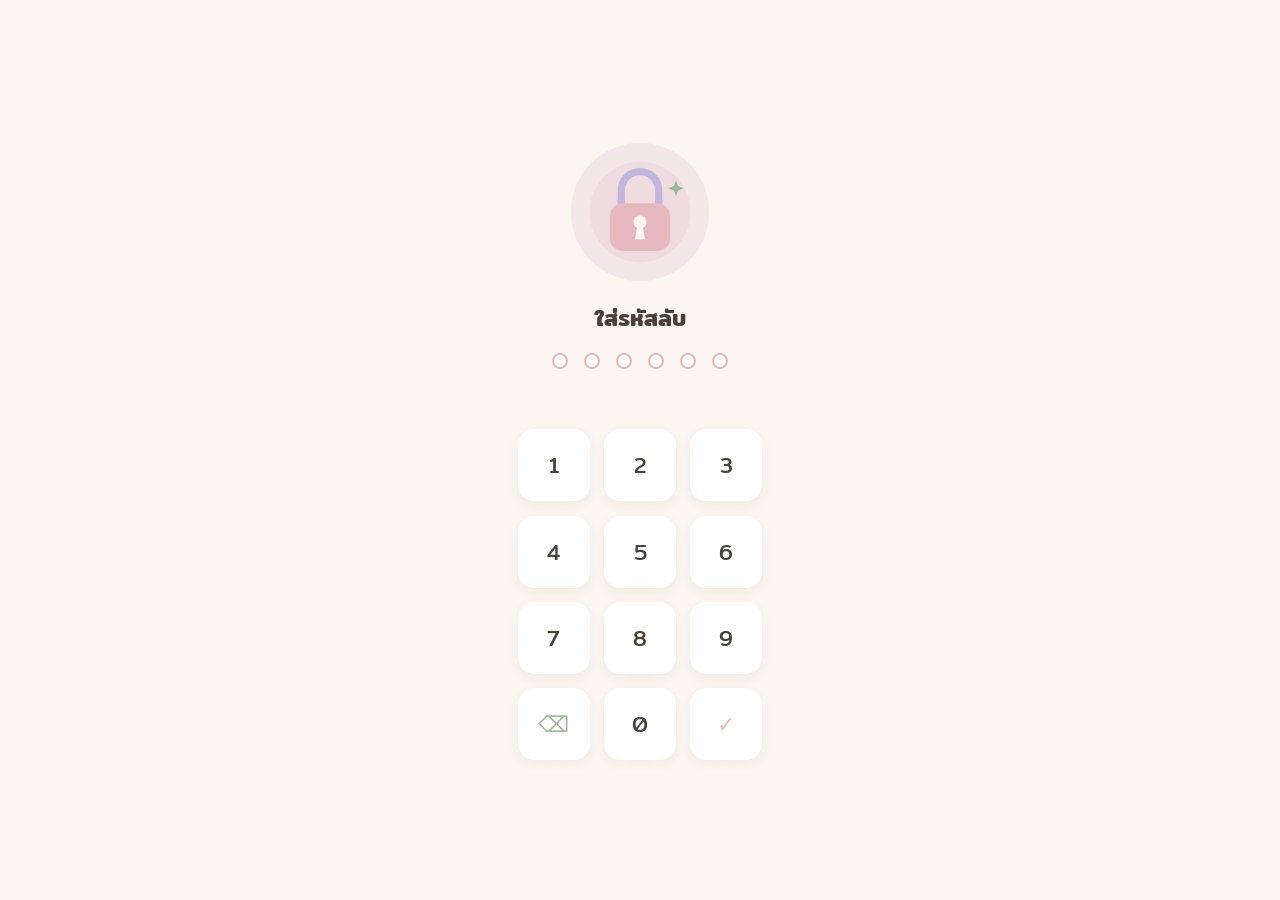
==== index.html @ 6e33d730 "เริ่มใหม่" ====
<!DOCTYPE html>
<html lang="th">
<head>
    <meta charset="UTF-8">
    <meta name="viewport" content="width=device-width, initial-scale=1.0, viewport-fit=cover">
    <title>รหัสลับ — Anniversary</title>
    <link rel="stylesheet" href="css/style.css">
    <link rel="stylesheet" href="css/components.css">
    <link rel="stylesheet" href="css/responsive.css">
</head>
<body data-page="password">
    <!--
        PAGE 1 — SECRET PASSWORD
        Numeric keypad + password dots. Logic lives in js/password.js,
        the password itself is set in PASSWORD_CONFIG at the top of
        that file. On a correct password this hands off to
        Navigation.goToPage('flower', ...).
    -->
    <main class="page">
        <div class="page-content" data-page-content>

            <div class="illustration" data-reveal>
                <img src="assets/icons/lock-illustration.svg" alt="กุญแจน่ารักที่ล็อกอยู่">
            </div>

            <h1 class="page-title" data-reveal data-reveal-delay="80">ใส่รหัสลับ</h1>

            <div class="password-display" data-password-display data-reveal data-reveal-delay="140">
                <span class="password-dot"></span>
                <span class="password-dot"></span>
                <span class="password-dot"></span>
                <span class="password-dot"></span>
                <span class="password-dot"></span>
                <span class="password-dot"></span>
            </div>

            <p class="password-feedback" data-password-feedback role="status" aria-live="polite"></p>

            <div class="keypad" data-keypad data-reveal data-reveal-delay="200">
                <button type="button" class="keypad-key" data-key="1">1</button>
                <button type="button" class="keypad-key" data-key="2">2</button>
                <button type="button" class="keypad-key" data-key="3">3</button>
                <button type="button" class="keypad-key" data-key="4">4</button>
                <button type="button" class="keypad-key" data-key="5">5</button>
                <button type="button" class="keypad-key" data-key="6">6</button>
                <button type="button" class="keypad-key" data-key="7">7</button>
                <button type="button" class="keypad-key" data-key="8">8</button>
                <button type="button" class="keypad-key" data-key="9">9</button>
                <button type="button" class="keypad-key keypad-key--action" data-key="back" aria-label="ลบตัวเลข">⌫</button>
                <button type="button" class="keypad-key" data-key="0">0</button>
                <button type="button" class="keypad-key keypad-key--confirm" data-key="confirm" aria-label="ยืนยันรหัส">✓</button>
            </div>

        </div>
    </main>

    <script src="js/navigation.js"></script>
    <script src="js/animations.js"></script>
    <script src="js/password.js"></script>
    <script src="js/main.js"></script>
</body>
</html>
---- css/style.css ----
/* =========================================================
   style.css
   Global styles: CSS variables (design tokens), typography,
   color system, base element resets.

   This file is the single source of truth for the site's
   look and feel. To change the whole theme, change the
   variables in :root below — avoid hardcoding colors,
   spacing, or radii anywhere else in the project.
   ========================================================= */

@import url('https://fonts.googleapis.com/css2?family=Mitr:wght@400;500;600&family=Sarabun:wght@300;400;500;600&display=swap');

:root {
    /* ---- Color palette ----
       Minimal pastel / cute / clean. Keep this list short
       (4–6 core colors) and reuse them everywhere. */
    --color-bg: #FBF6EF;          /* warm cream page background */
    --color-surface: #FFFFFF;     /* cards, keypad buttons, panels */
    --color-primary: #E7B8BE;     /* dusty pink — primary actions */
    --color-secondary: #9CB89A;   /* sage — secondary accents */
    --color-accent: #C3B6DE;      /* soft lavender — highlights */
    --color-text: #4A4038;        /* warm dark brown-gray — body text */
    --color-muted: #9A8F82;       /* muted text, placeholders, hints */
    --color-error: #C97B7B;       /* soft dusty red — error state only */

    /* ---- Radii ---- */
    --radius-sm: 8px;
    --radius-md: 16px;
    --radius-lg: 28px;
    --radius-round: 50%;

    /* ---- Shadow ---- */
    --shadow-soft: 0 8px 24px rgba(74, 64, 56, 0.10);
    --shadow-softer: 0 4px 12px rgba(74, 64, 56, 0.06);

    /* ---- Transitions ---- */
    --transition-fast: 150ms ease;
    --transition-normal: 300ms ease;
    --transition-slow: 550ms cubic-bezier(0.22, 1, 0.36, 1);

    /* ---- Typography ---- */
    --font-display: 'Mitr', 'Noto Sans Thai', sans-serif;
    --font-body: 'Sarabun', 'Noto Sans Thai', sans-serif;

    /* ---- Spacing scale ---- */
    --space-xs: 8px;
    --space-sm: 16px;
    --space-md: 24px;
    --space-lg: 40px;
    --space-xl: 64px;

    /* ---- Viewport-aware sizes ----
       These scale with the viewport's HEIGHT (not width), so a
       tall stack of elements (illustration + title + dots + a
       4-row keypad) always fits the visible screen without
       producing a vertical scrollbar, on short phones and tall
       screens alike. dvh falls back to vh automatically in any
       browser that doesn't support it. */
    --hero-size: clamp(84px, 16dvh, 150px);
    --keypad-key-size: clamp(46px, 8dvh, 76px);
    --keypad-gap: clamp(8px, 1.6dvh, 16px);
    --stack-gap: clamp(10px, 2.2dvh, 24px);
}

/* ---- Reset ---- */
*,
*::before,
*::after {
    box-sizing: border-box;
    margin: 0;
    padding: 0;
}

html {
    /* Prevents horizontal scroll from any stray wide element */
    overflow-x: hidden;
}

body {
    min-height: 100vh;
    background-color: var(--color-bg);
    color: var(--color-text);
    font-family: var(--font-body);
    font-weight: 400;
    line-height: 1.6;
    font-size: 16px;
    -webkit-font-smoothing: antialiased;
}

img {
    max-width: 100%;
    display: block;
}

button {
    font-family: inherit;
    border: none;
    background: none;
    cursor: pointer;
    color: inherit;
}

a {
    color: inherit;
    text-decoration: none;
}

ul {
    list-style: none;
}

/* ---- Typography base ---- */
h1, h2, h3 {
    font-family: var(--font-display);
    font-weight: 600;
    line-height: 1.35;
}

.page-title {
    font-size: clamp(1.1rem, 4.4dvh, 1.4rem);
}

p {
    max-width: 60ch;
}

/* ---- Visible keyboard focus (accessibility floor) ---- */
:focus-visible {
    outline: 2px solid var(--color-secondary);
    outline-offset: 3px;
    border-radius: var(--radius-sm);
}

/* ---- Respect reduced motion preference ---- */
@media (prefers-reduced-motion: reduce) {
    *, *::before, *::after {
        animation-duration: 0.001ms !important;
        animation-iteration-count: 1 !important;
        transition-duration: 0.001ms !important;
        scroll-behavior: auto !important;
    }
}

/* ---- Shared page shell ----
   Every page centers its content in a single-column column
   that never exceeds a comfortable reading/interaction width. */
.page {
    min-height: 100vh;
    min-height: 100dvh;
    display: flex;
    flex-direction: column;
    align-items: center;
    justify-content: center;
    padding: clamp(16px, 4dvh, 40px) var(--space-sm);
}

.page-content {
    width: 100%;
    max-width: 360px;
    display: flex;
    flex-direction: column;
    align-items: center;
    text-align: center;
    gap: var(--stack-gap);
}
---- css/components.css ----
/* =========================================================
   components.css
   Reusable UI components: buttons, keypad, password display,
   flower section, cards. Keep component styles scoped to a
   single class so they can be reused across pages.
   ========================================================= */

/* ---- Illustration wrapper (used on any page with a hero image) ---- */
.illustration {
    width: var(--hero-size);
    height: var(--hero-size);
    display: flex;
    align-items: center;
    justify-content: center;
}

.illustration img,
.illustration svg {
    width: 100%;
    height: 100%;
}

/* ---- Password display: a row of dots ---- */
.password-display {
    display: flex;
    justify-content: center;
    gap: var(--space-sm);
}

.password-dot {
    width: 16px;
    height: 16px;
    border-radius: var(--radius-round);
    background-color: var(--color-surface);
    border: 2px solid var(--color-primary);
    transition: background-color var(--transition-fast), transform var(--transition-fast);
}

.password-dot.is-filled {
    background-color: var(--color-primary);
    transform: scale(1.1);
}

/* Shake feedback for a wrong password */
.password-display.is-shaking {
    animation: shake 420ms ease;
}

@keyframes shake {
    10%, 90% { transform: translateX(-2px); }
    20%, 80% { transform: translateX(4px); }
    30%, 50%, 70% { transform: translateX(-8px); }
    40%, 60% { transform: translateX(8px); }
}

/* Feedback message under the password display (no browser alerts) */
.password-feedback {
    min-height: 1.4em;
    font-size: 0.9rem;
    color: var(--color-error);
    opacity: 0;
    transition: opacity var(--transition-fast);
}

.password-feedback.is-visible {
    opacity: 1;
}

/* ---- Numeric keypad ----
   Keys are a fixed, viewport-height-aware size (--keypad-key-size)
   rather than stretched to fill the container width. This is what
   keeps the digits from growing huge on wide/short screens and
   pushing the page taller than the viewport. */
.keypad {
    display: grid;
    grid-template-columns: repeat(3, var(--keypad-key-size));
    grid-auto-rows: var(--keypad-key-size);
    gap: var(--keypad-gap);
    justify-content: center;
}

.keypad-key {
    display: flex;
    align-items: center;
    justify-content: center;
    background-color: var(--color-surface);
    border-radius: var(--radius-md);
    box-shadow: var(--shadow-softer);
    font-family: var(--font-display);
    font-size: clamp(1rem, 3.4dvh, 1.35rem);
    color: var(--color-text);
    transition: transform var(--transition-fast), box-shadow var(--transition-fast);
}

.keypad-key:hover {
    box-shadow: var(--shadow-soft);
}

.keypad-key:active,
.keypad-key.is-pressed {
    transform: scale(0.92);
}

.keypad-key--action {
    color: var(--color-secondary);
}

.keypad-key--confirm {
    color: var(--color-primary);
}

/* ---- Buttons ---- */
.btn {
    display: inline-flex;
    align-items: center;
    justify-content: center;
    gap: var(--space-xs);
    padding: 14px 32px;
    border-radius: var(--radius-lg);
    font-family: var(--font-display);
    font-weight: 500;
    font-size: 1rem;
    transition: transform var(--transition-fast), box-shadow var(--transition-fast);
}

.btn-primary {
    background-color: var(--color-primary);
    color: var(--color-surface);
    box-shadow: var(--shadow-softer);
}

.btn-primary:hover {
    box-shadow: var(--shadow-soft);
    transform: translateY(-1px);
}

.btn-primary:active {
    transform: translateY(0);
}

/* ---- Flower / bouquet section ---- */
.flower-bouquet {
    width: 100%;
    max-width: 280px;
}

/* ---- Placeholder page card (page3 and future pages) ---- */
.placeholder-card {
    display: flex;
    flex-direction: column;
    align-items: center;
    gap: var(--space-sm);
    color: var(--color-muted);
}

/* Gentle continuous float, used on hero illustrations */
.is-floating {
    animation: floatY 4s ease-in-out infinite;
}

@keyframes floatY {
    0%, 100% { transform: translateY(0); }
    50% { transform: translateY(-8px); }
}

/* ---- Generic entrance animation hook ----
   Elements start hidden via this class; animations.js
   removes it (or adds .is-visible) to trigger a fade/slide in. */
.fade-in-element {
    opacity: 0;
}

.fade-in-element.is-visible {
    animation: fadeSlideUp var(--transition-slow) forwards;
}

@keyframes fadeSlideUp {
    from {
        opacity: 0;
        transform: translateY(16px);
    }
    to {
        opacity: 1;
        transform: translateY(0);
    }
}

/* Whole-page fade used briefly by navigation.js just before
   leaving for another page. */
body.is-page-leaving .page {
    opacity: 0;
    transition: opacity var(--transition-normal);
}

/* Success unlock animation on the whole password page content */
.is-unlocking {
    animation: unlockOut var(--transition-slow) forwards;
}

@keyframes unlockOut {
    from {
        opacity: 1;
        transform: scale(1);
    }
    to {
        opacity: 0;
        transform: scale(1.05);
    }
}
---- css/responsive.css ----
/* =========================================================
   responsive.css
   Mobile-first breakpoints.

   Illustration size, keypad key size, title size, and page
   padding all scale automatically with viewport HEIGHT via the
   clamp()-based tokens defined in css/style.css (--hero-size,
   --keypad-key-size, --stack-gap, .page-title). That's what
   keeps Page 1 fitting the screen without a scrollbar on short
   phones — so this file only needs to handle WIDTH: giving the
   content column more room on tablets and desktops.
   ========================================================= */

/* ---- Tablet: 768px – 1023px ---- */
@media (min-width: 768px) {
    .page-content {
        max-width: 420px;
    }

    .flower-bouquet {
        max-width: 340px;
    }
}

/* ---- Desktop: 1024px+ ---- */
@media (min-width: 1024px) {
    .page-content {
        max-width: 460px;
    }

    .flower-bouquet {
        max-width: 380px;
    }

    .btn {
        padding: 16px 40px;
    }
}

/* ---- Orientation safety: short landscape phones ----
   Height-based sizing already shrinks everything here; this
   just stops the page from centering content off the top edge
   when there's barely any vertical space at all. */
@media (max-height: 420px) and (orientation: landscape) {
    .page {
        justify-content: flex-start;
    }
}
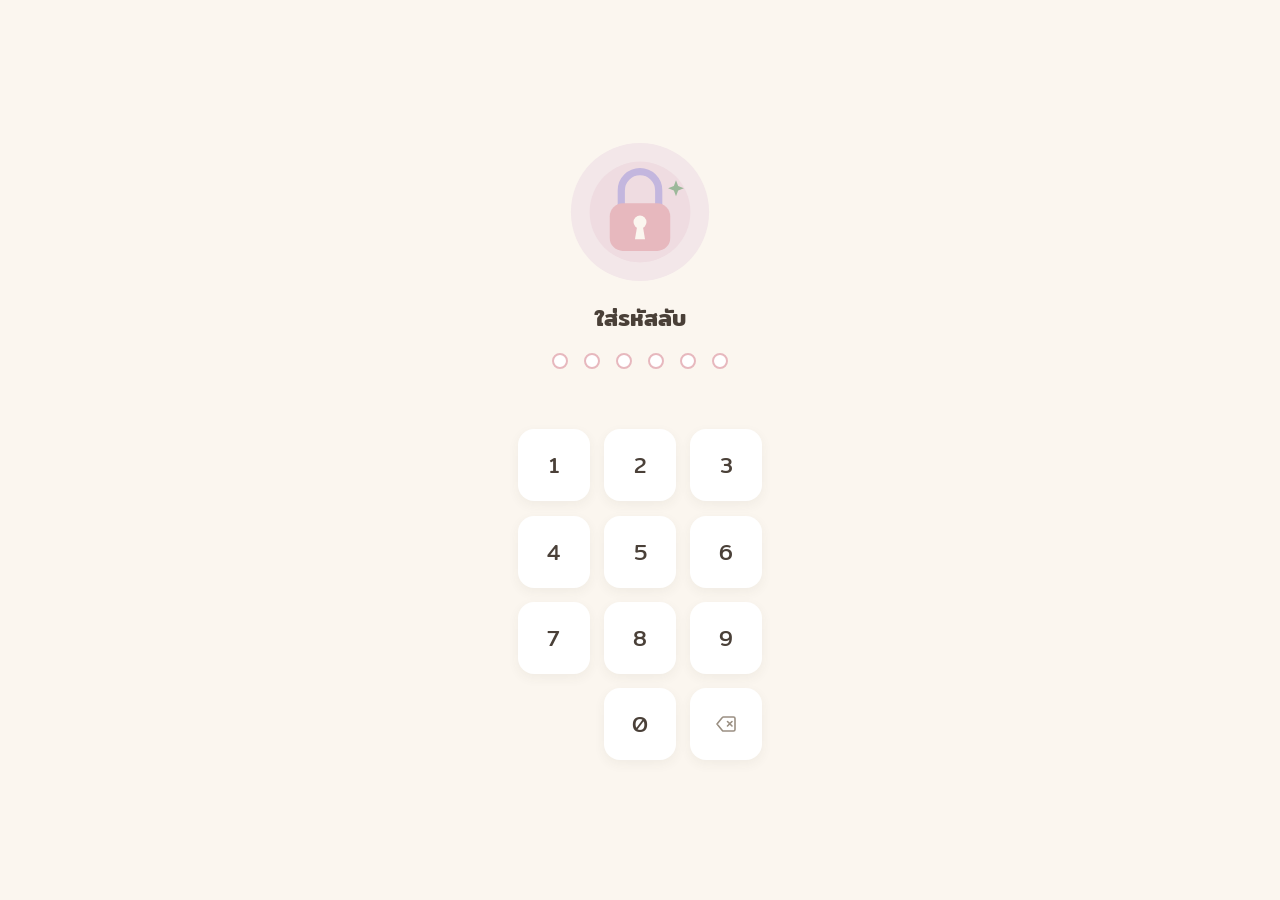
==== commit f52a49bd: "Enhance password interaction with visual feedback and heart burst animation on success" ====
--- a/index.html
+++ b/index.html
@@ -46,10 +46,16 @@
                 <button type="button" class="keypad-key" data-key="7">7</button>
                 <button type="button" class="keypad-key" data-key="8">8</button>
                 <button type="button" class="keypad-key" data-key="9">9</button>
-                <button type="button" class="keypad-key keypad-key--action" data-key="back" aria-label="ลบตัวเลข">⌫</button>
+                <span class="keypad-spacer" aria-hidden="true"></span>
                 <button type="button" class="keypad-key" data-key="0">0</button>
-                <button type="button" class="keypad-key keypad-key--confirm" data-key="confirm" aria-label="ยืนยันรหัส">✓</button>
+                <button type="button" class="keypad-key keypad-key--action" data-key="back" aria-label="ลบตัวเลข">
+                    <svg class="keypad-key__icon" viewBox="0 0 24 24" width="22" height="22" fill="none" aria-hidden="true">
+                        <path d="M9.5 5h10A1.5 1.5 0 0 1 21 6.5v11a1.5 1.5 0 0 1-1.5 1.5h-10a1.5 1.5 0 0 1-1.19-.58L3 12l5.31-6.42A1.5 1.5 0 0 1 9.5 5Z" stroke="currentColor" stroke-width="1.6" stroke-linejoin="round"/>
+                        <path d="M13.5 9.5 18 14M18 9.5l-4.5 4.5" stroke="currentColor" stroke-width="1.6" stroke-linecap="round"/>
+                    </svg>
+                </button>
             </div>
+
 
         </div>
     </main>
--- a/css/style.css
+++ b/css/style.css
@@ -23,6 +23,12 @@
     --color-text: #4A4038;        /* warm dark brown-gray — body text */
     --color-muted: #9A8F82;       /* muted text, placeholders, hints */
     --color-error: #C97B7B;       /* soft dusty red — error state only */
+
+    /* Chat bubble colors (Page 3). Kept as their own tokens so the
+       chat can lean less on pink than the rest of the site while
+       still reading as part of the same pastel family. */
+    --color-bubble-in: #FFFFFF;      /* incoming message bubble */
+    --color-bubble-out: #E9EFE5;     /* outgoing (chosen) bubble — soft sage tint */
 
     /* ---- Radii ---- */
     --radius-sm: 8px;
--- a/css/components.css
+++ b/css/components.css
@@ -33,17 +33,28 @@
     border-radius: var(--radius-round);
     background-color: var(--color-surface);
     border: 2px solid var(--color-primary);
-    transition: background-color var(--transition-fast), transform var(--transition-fast);
+    transition: background-color var(--transition-fast), border-color var(--transition-fast);
 }
 
 .password-dot.is-filled {
     background-color: var(--color-primary);
-    transform: scale(1.1);
+    animation: dotPop 260ms cubic-bezier(0.34, 1.56, 0.64, 1);
+}
+
+@keyframes dotPop {
+    0% { transform: scale(0.6); }
+    55% { transform: scale(1.35); }
+    100% { transform: scale(1.1); }
 }
 
 /* Shake feedback for a wrong password */
 .password-display.is-shaking {
     animation: shake 420ms ease;
+}
+
+.password-display.is-shaking .password-dot.is-filled {
+    border-color: var(--color-error);
+    background-color: var(--color-error);
 }
 
 @keyframes shake {
@@ -51,6 +62,23 @@
     20%, 80% { transform: translateX(4px); }
     30%, 50%, 70% { transform: translateX(-8px); }
     40%, 60% { transform: translateX(8px); }
+}
+
+/* Lock illustration reacts alongside the dots: a little headshake
+   on wrong password, a relieved bounce+spin on the correct one. */
+.illustration.is-shaking {
+    animation: shake 420ms ease;
+}
+
+.illustration.is-unlocked {
+    animation: lockBounce 550ms cubic-bezier(0.34, 1.56, 0.64, 1);
+}
+
+@keyframes lockBounce {
+    0% { transform: scale(1) rotate(0deg); }
+    35% { transform: scale(1.18) rotate(-8deg); }
+    65% { transform: scale(0.96) rotate(4deg); }
+    100% { transform: scale(1.06) rotate(0deg); }
 }
 
 /* Feedback message under the password display (no browser alerts) */
@@ -80,9 +108,11 @@
 }
 
 .keypad-key {
+    position: relative;
     display: flex;
     align-items: center;
     justify-content: center;
+    overflow: hidden;
     background-color: var(--color-surface);
     border-radius: var(--radius-md);
     box-shadow: var(--shadow-softer);
@@ -102,11 +132,65 @@
 }
 
 .keypad-key--action {
-    color: var(--color-secondary);
-}
-
-.keypad-key--confirm {
-    color: var(--color-primary);
+    background-color: var(--color-surface);
+    box-shadow: var(--shadow-softer);
+    color: var(--color-muted);
+}
+
+.keypad-key--action:hover {
+    box-shadow: var(--shadow-soft);
+    color: var(--color-error);
+}
+
+.keypad-key--action:active,
+.keypad-key--action.is-pressed {
+    color: var(--color-error);
+}
+
+.keypad-key__icon {
+    display: block;
+    width: clamp(18px, 3.4dvh, 24px);
+    height: clamp(18px, 3.4dvh, 24px);
+    transition: transform var(--transition-fast);
+}
+
+.keypad-key--action:active .keypad-key__icon,
+.keypad-key--action.is-pressed .keypad-key__icon {
+    transform: translateX(-2px);
+}
+
+/* Empty grid cell so the "0" key stays visually centered under
+   the 8, matching a familiar phone-keypad layout now that there's
+   no confirm key on the last row. */
+.keypad-spacer {
+    width: var(--keypad-key-size);
+    height: var(--keypad-key-size);
+}
+
+/* Soft circular ripple dropped in at the tap point by password.js.
+   Removed automatically once its animation ends. */
+.keypad-ripple {
+    position: absolute;
+    width: 12px;
+    height: 12px;
+    border-radius: var(--radius-round);
+    background-color: var(--color-primary);
+    opacity: 0.35;
+    pointer-events: none;
+    transform: translate(-50%, -50%) scale(0);
+    animation: rippleOut 480ms ease-out forwards;
+}
+
+.keypad-key--action .keypad-ripple {
+    background-color: var(--color-muted);
+    opacity: 0.25;
+}
+
+@keyframes rippleOut {
+    to {
+        transform: translate(-50%, -50%) scale(9);
+        opacity: 0;
+    }
 }
 
 /* ---- Buttons ---- */
@@ -207,3 +291,39 @@
         transform: scale(1.05);
     }
 }
+
+/* ---- Heart burst (correct password) ----
+   A fixed, full-viewport, click-through layer that password.js
+   fills with a handful of little hearts, then clears once they've
+   finished floating up and fading out. */
+.heart-burst {
+    position: fixed;
+    inset: 0;
+    pointer-events: none;
+    overflow: hidden;
+    z-index: 20;
+}
+
+.heart-burst-piece {
+    position: absolute;
+    bottom: 8%;
+    font-size: var(--heart-size, 20px);
+    color: var(--color-primary);
+    opacity: 0;
+    animation: heartFloat 1100ms ease-out forwards;
+    animation-delay: var(--heart-delay, 0ms);
+}
+
+@keyframes heartFloat {
+    0% {
+        opacity: 0;
+        transform: translateY(0) scale(0.6) rotate(var(--heart-rotate, 0deg));
+    }
+    15% {
+        opacity: 1;
+    }
+    100% {
+        opacity: 0;
+        transform: translateY(-60vh) scale(1) rotate(var(--heart-rotate, 0deg));
+    }
+}
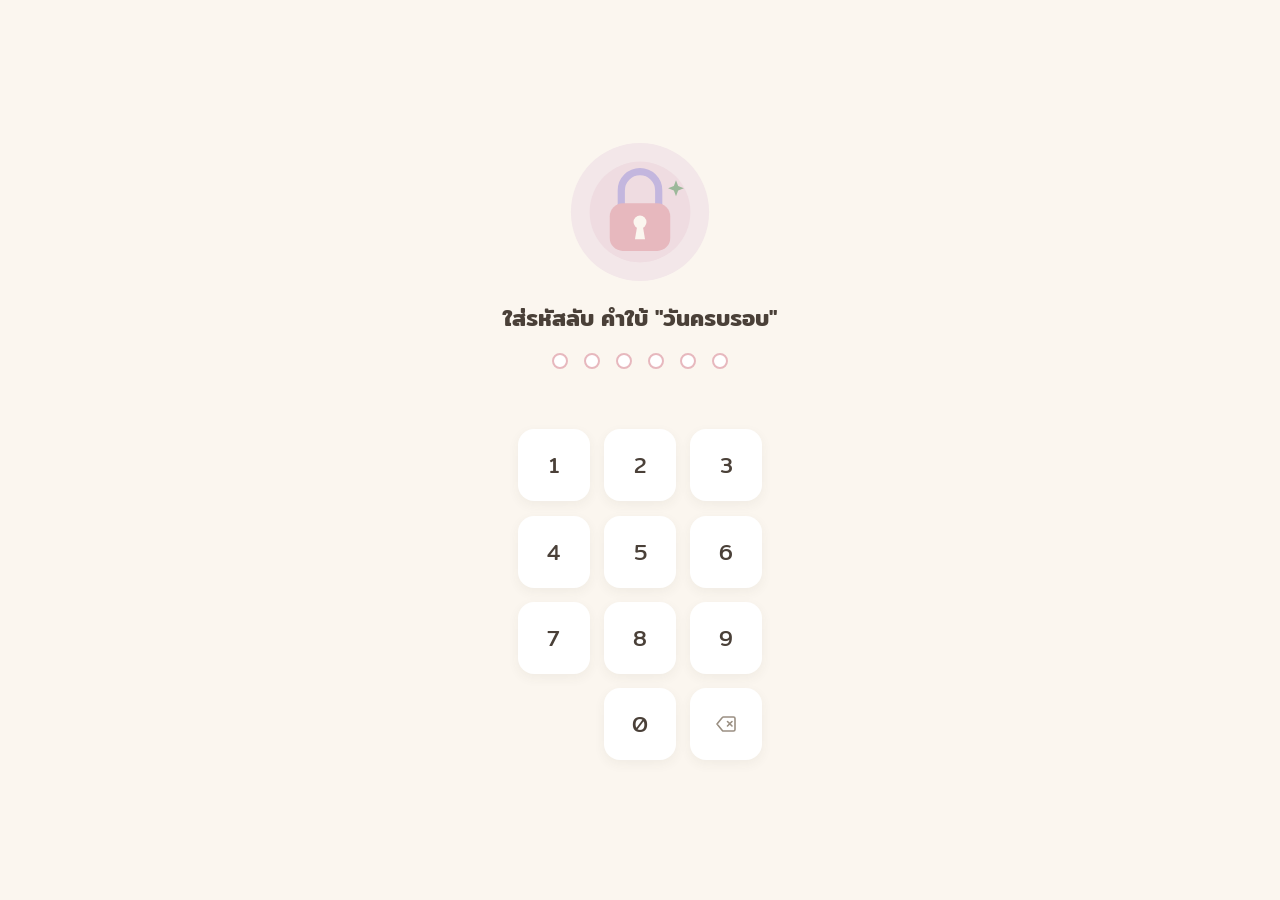
==== commit 73623f36: "ปรับปรุงข้อความในหน้าเว็บและสคริปต์ต่าง ๆ เพื่อเพิ่มความชัดเจนและความน่าสนใจ" ====
--- a/index.html
+++ b/index.html
@@ -7,62 +7,92 @@
     <link rel="stylesheet" href="css/style.css">
     <link rel="stylesheet" href="css/components.css">
     <link rel="stylesheet" href="css/responsive.css">
+    <link rel="stylesheet" href="css/chat.css">
+    <link rel="stylesheet" href="css/quiz.css">
+    <link rel="stylesheet" href="css/photo.css">
+    <link rel="stylesheet" href="css/timeline.css">
+    <link rel="stylesheet" href="css/flower.css">
 </head>
 <body data-page="password">
     <!--
-        PAGE 1 — SECRET PASSWORD
-        Numeric keypad + password dots. Logic lives in js/password.js,
-        the password itself is set in PASSWORD_CONFIG at the top of
-        that file. On a correct password this hands off to
-        Navigation.goToPage('flower', ...).
+        SPA SHELL — this is now the single entry point for the
+        whole site. [data-app-root] below holds whichever page is
+        currently showing. Navigation.goToPage() (js/navigation.js)
+        fetches the next page's markup from pages/*.html, fades the
+        current content out, swaps the new markup in here, then
+        fades it back in — no full page reload happens after this
+        first load.
+
+        pages/*.html remain the place each page's content actually
+        lives (see README → "วิธีเพิ่มหน้าใหม่" for how to add a new
+        one) — they're just fetched as plain HTML fragments now
+        instead of being navigated to directly. All of the site's
+        CSS and JS is loaded once, right here, up front.
     -->
-    <main class="page">
-        <div class="page-content" data-page-content>
+    <div id="app" data-app-root>
 
-            <div class="illustration" data-reveal>
-                <img src="assets/icons/lock-illustration.svg" alt="กุญแจน่ารักที่ล็อกอยู่">
+        <!--
+            PAGE 1 — SECRET PASSWORD
+            Numeric keypad + password dots. Logic lives in js/password.js,
+            the password itself is set in PASSWORD_CONFIG at the top of
+            that file. On a correct password this hands off to
+            Navigation.goToPage('flower', ...).
+        -->
+        <main class="page">
+            <div class="page-content" data-page-content>
+
+                <div class="illustration" data-reveal>
+                    <img src="assets/icons/lock-illustration.svg" alt="กุญแจน่ารักที่ล็อกอยู่">
+                </div>
+
+                <h1 class="page-title" data-reveal data-reveal-delay="80">ใส่รหัสลับ คำใบ้ "วันครบรอบ"</h1>
+
+                <div class="password-display" data-password-display data-reveal data-reveal-delay="140">
+                    <span class="password-dot"></span>
+                    <span class="password-dot"></span>
+                    <span class="password-dot"></span>
+                    <span class="password-dot"></span>
+                    <span class="password-dot"></span>
+                    <span class="password-dot"></span>
+                </div>
+
+                <p class="password-feedback" data-password-feedback role="status" aria-live="polite"></p>
+
+                <div class="keypad" data-keypad data-reveal data-reveal-delay="200">
+                    <button type="button" class="keypad-key" data-key="1">1</button>
+                    <button type="button" class="keypad-key" data-key="2">2</button>
+                    <button type="button" class="keypad-key" data-key="3">3</button>
+                    <button type="button" class="keypad-key" data-key="4">4</button>
+                    <button type="button" class="keypad-key" data-key="5">5</button>
+                    <button type="button" class="keypad-key" data-key="6">6</button>
+                    <button type="button" class="keypad-key" data-key="7">7</button>
+                    <button type="button" class="keypad-key" data-key="8">8</button>
+                    <button type="button" class="keypad-key" data-key="9">9</button>
+                    <span class="keypad-spacer" aria-hidden="true"></span>
+                    <button type="button" class="keypad-key" data-key="0">0</button>
+                    <button type="button" class="keypad-key keypad-key--action" data-key="back" aria-label="ลบตัวเลข">
+                        <svg class="keypad-key__icon" viewBox="0 0 24 24" width="22" height="22" fill="none" aria-hidden="true">
+                            <path d="M9.5 5h10A1.5 1.5 0 0 1 21 6.5v11a1.5 1.5 0 0 1-1.5 1.5h-10a1.5 1.5 0 0 1-1.19-.58L3 12l5.31-6.42A1.5 1.5 0 0 1 9.5 5Z" stroke="currentColor" stroke-width="1.6" stroke-linejoin="round"/>
+                            <path d="M13.5 9.5 18 14M18 9.5l-4.5 4.5" stroke="currentColor" stroke-width="1.6" stroke-linecap="round"/>
+                        </svg>
+                    </button>
+                </div>
+
             </div>
+        </main>
 
-            <h1 class="page-title" data-reveal data-reveal-delay="80">ใส่รหัสลับ</h1>
-
-            <div class="password-display" data-password-display data-reveal data-reveal-delay="140">
-                <span class="password-dot"></span>
-                <span class="password-dot"></span>
-                <span class="password-dot"></span>
-                <span class="password-dot"></span>
-                <span class="password-dot"></span>
-                <span class="password-dot"></span>
-            </div>
-
-            <p class="password-feedback" data-password-feedback role="status" aria-live="polite"></p>
-
-            <div class="keypad" data-keypad data-reveal data-reveal-delay="200">
-                <button type="button" class="keypad-key" data-key="1">1</button>
-                <button type="button" class="keypad-key" data-key="2">2</button>
-                <button type="button" class="keypad-key" data-key="3">3</button>
-                <button type="button" class="keypad-key" data-key="4">4</button>
-                <button type="button" class="keypad-key" data-key="5">5</button>
-                <button type="button" class="keypad-key" data-key="6">6</button>
-                <button type="button" class="keypad-key" data-key="7">7</button>
-                <button type="button" class="keypad-key" data-key="8">8</button>
-                <button type="button" class="keypad-key" data-key="9">9</button>
-                <span class="keypad-spacer" aria-hidden="true"></span>
-                <button type="button" class="keypad-key" data-key="0">0</button>
-                <button type="button" class="keypad-key keypad-key--action" data-key="back" aria-label="ลบตัวเลข">
-                    <svg class="keypad-key__icon" viewBox="0 0 24 24" width="22" height="22" fill="none" aria-hidden="true">
-                        <path d="M9.5 5h10A1.5 1.5 0 0 1 21 6.5v11a1.5 1.5 0 0 1-1.5 1.5h-10a1.5 1.5 0 0 1-1.19-.58L3 12l5.31-6.42A1.5 1.5 0 0 1 9.5 5Z" stroke="currentColor" stroke-width="1.6" stroke-linejoin="round"/>
-                        <path d="M13.5 9.5 18 14M18 9.5l-4.5 4.5" stroke="currentColor" stroke-width="1.6" stroke-linecap="round"/>
-                    </svg>
-                </button>
-            </div>
-
-
-        </div>
-    </main>
+    </div>
 
     <script src="js/navigation.js"></script>
     <script src="js/animations.js"></script>
     <script src="js/password.js"></script>
+    <script src="js/chat-data.js"></script>
+    <script src="js/chat.js"></script>
+    <script src="js/quiz-data.js"></script>
+    <script src="js/quiz.js"></script>
+    <script src="js/photo.js"></script>
+    <script src="js/timeline-data.js"></script>
+    <script src="js/timeline.js"></script>
     <script src="js/main.js"></script>
 </body>
 </html>
--- a/css/components.css
+++ b/css/components.css
@@ -222,10 +222,23 @@
     transform: translateY(0);
 }
 
-/* ---- Flower / bouquet section ---- */
+/* ---- Flower / bouquet section ----
+   Height-bounded box (not just width-capped) with object-fit:
+   contain on the img, so this works the same whether the source
+   is a small square illustration or a tall portrait photo — the
+   image always scales to fit without cropping or distorting, and
+   never blows past the available screen height. */
 .flower-bouquet {
     width: 100%;
     max-width: 280px;
+    height: clamp(180px, 36dvh, 320px);
+    margin-inline: auto;
+}
+
+.flower-bouquet img {
+    width: 100%;
+    height: 100%;
+    object-fit: contain;
 }
 
 /* ---- Placeholder page card (page3 and future pages) ---- */
@@ -269,11 +282,24 @@
     }
 }
 
-/* Whole-page fade used briefly by navigation.js just before
-   leaving for another page. */
-body.is-page-leaving .page {
+/* ---- SPA page transition ----
+   navigation.js swaps pages by fetching pages/*.html and
+   replacing the contents of [data-app-root] (#app in index.html)
+   instead of doing a full page reload. These two classes are
+   toggled on that container: `.is-leaving` fades/slides the
+   outgoing page out, then — once the new content is in place —
+   `.is-entering` starts the incoming page from the same hidden
+   state before being removed a frame later so it transitions
+   back to normal. Works the same regardless of which page's
+   markup is currently inside #app. */
+[data-app-root] {
+    transition: opacity var(--transition-normal), transform var(--transition-normal);
+}
+
+[data-app-root].is-leaving,
+[data-app-root].is-entering {
     opacity: 0;
-    transition: opacity var(--transition-normal);
+    transform: translateY(10px) scale(0.99);
 }
 
 /* Success unlock animation on the whole password page content */
--- a/css/chat.css
+++ b/css/chat.css
@@ -0,0 +1,289 @@
+/* =========================================================
+   chat.css
+   Page-3-only styles for the chat-story UI. Loaded only by
+   pages/page3.html, so Page 1 and Page 2 are untouched by
+   anything in this file. Uses the same design tokens as the
+   rest of the site (css/style.css) plus two chat-specific
+   bubble-color tokens defined there (--color-bubble-in/out).
+   ========================================================= */
+
+/* ---- Page shell ----
+   Unlike .page (used by Page 1/2, which vertically centers a
+   short card), the chat needs to fill the screen and scroll,
+   so it gets its own shell instead of reusing .page. */
+.chat-page {
+    position: relative;
+    min-height: 100vh;
+    min-height: 100dvh;
+    display: flex;
+    justify-content: center;
+    background-color: var(--color-bg);
+    overflow: hidden;
+}
+
+/* On roomier screens the chat reads as a single phone-width
+   conversation rather than stretching edge to edge. */
+.chat-frame {
+    width: 100%;
+    max-width: 480px;
+    display: flex;
+    flex-direction: column;
+    min-height: 100vh;
+    min-height: 100dvh;
+    background-color: var(--color-bg);
+    position: relative;
+}
+
+@media (min-width: 768px) {
+    .chat-page {
+        align-items: center;
+        padding: var(--space-lg) 0;
+    }
+
+    .chat-frame {
+        min-height: min(760px, 92dvh);
+        border-radius: var(--radius-lg);
+        box-shadow: var(--shadow-soft);
+        overflow: hidden;
+    }
+}
+
+/* ---- Scrollable message feed ---- */
+.chat-window {
+    flex: 1;
+    overflow-y: auto;
+    display: flex;
+    flex-direction: column;
+    gap: var(--space-xs);
+    padding: var(--space-lg) var(--space-sm) var(--space-md);
+    scroll-behavior: smooth;
+}
+
+/* ---- Message bubbles ---- */
+.chat-bubble {
+    max-width: 78%;
+    padding: 12px 16px;
+    font-size: 0.95rem;
+    line-height: 1.5;
+    border-radius: var(--radius-md);
+    box-shadow: var(--shadow-softer);
+    opacity: 0;
+    transform: translateY(10px);
+    transition: opacity 320ms ease, transform 320ms ease;
+}
+
+.chat-bubble.is-visible {
+    opacity: 1;
+    transform: translateY(0);
+}
+
+.chat-bubble--in {
+    align-self: flex-start;
+    background-color: var(--color-bubble-in);
+    color: var(--color-text);
+    border-bottom-left-radius: var(--radius-sm);
+}
+
+.chat-bubble--out {
+    align-self: flex-end;
+    background-color: var(--color-bubble-out);
+    color: var(--color-text);
+    border-bottom-right-radius: var(--radius-sm);
+    /* A reply just got picked, so it arrives with a touch more
+       energy than an incoming message — a small overshoot instead
+       of a plain fade-up. */
+    transform: translateY(10px) scale(0.94);
+    transition: opacity 320ms ease, transform 380ms cubic-bezier(0.34, 1.56, 0.64, 1);
+}
+
+.chat-bubble--out.is-visible {
+    transform: translateY(0) scale(1);
+}
+
+/* ---- Typing indicator ----
+   Styled like an incoming bubble so it feels like part of the
+   same conversation rather than a separate loading spinner. */
+.chat-typing {
+    align-self: flex-start;
+    display: flex;
+    align-items: center;
+    gap: 4px;
+    padding: 14px 16px;
+    background-color: var(--color-bubble-in);
+    border-radius: var(--radius-md);
+    border-bottom-left-radius: var(--radius-sm);
+    box-shadow: var(--shadow-softer);
+    opacity: 0;
+    transform: translateY(10px);
+    transition: opacity 220ms ease, transform 220ms ease;
+}
+
+.chat-typing.is-visible {
+    opacity: 1;
+    transform: translateY(0);
+}
+
+.chat-typing-dot {
+    width: 6px;
+    height: 6px;
+    border-radius: var(--radius-round);
+    background-color: var(--color-muted);
+    animation: typingBounce 1.1s ease-in-out infinite;
+}
+
+.chat-typing-dot:nth-child(2) { animation-delay: 0.15s; }
+.chat-typing-dot:nth-child(3) { animation-delay: 0.3s; }
+
+@keyframes typingBounce {
+    0%, 60%, 100% { transform: translateY(0); opacity: 0.5; }
+    30% { transform: translateY(-4px); opacity: 1; }
+}
+
+/* ---- Reply dock ----
+   Sits below the scrollable message feed as its own flex item
+   (not inside .chat-window), so it stays pinned to the bottom
+   edge of the chat frame no matter how far the conversation has
+   scrolled. A soft gradient + top border separates it from the
+   feed the way a native messaging app's input bar would. */
+.chat-options-dock {
+    flex-shrink: 0;
+    position: relative;
+    z-index: 2;
+    background: linear-gradient(to bottom, transparent, var(--color-bg) 26%);
+    padding-bottom: env(safe-area-inset-bottom, 0px);
+}
+
+.chat-options-dock:empty {
+    padding-bottom: 0;
+}
+
+/* ---- Reply options ----
+   Long, plain, chat-native buttons — deliberately not styled
+   like game/dialogue-tree buttons (no bold borders, no big
+   shadows, no accent gradients). */
+.chat-options {
+    display: flex;
+    flex-direction: column;
+    gap: var(--space-xs);
+    padding: var(--space-xs) var(--space-sm) var(--space-md);
+    border-top: 1px solid rgba(74, 64, 56, 0.08);
+    opacity: 0;
+    transform: translateY(8px);
+    transition: opacity 280ms ease, transform 280ms ease, border-color 260ms ease;
+}
+
+.chat-options.is-visible {
+    opacity: 1;
+    transform: translateY(0);
+}
+
+/* The dock tucking itself away after a choice is made: it slides
+   further down as it fades, reading as "leaving off the bottom
+   edge" rather than just blinking out. By the time it's removed
+   from the DOM it's already invisible, so the feed reclaiming
+   its space isn't noticeable. */
+.chat-options.is-leaving {
+    opacity: 0;
+    transform: translateY(28px);
+    border-top-color: transparent;
+    pointer-events: none;
+}
+
+.chat-option-btn {
+    width: 100%;
+    text-align: left;
+    padding: 13px 18px;
+    background-color: var(--color-surface);
+    border: 1px solid rgba(74, 64, 56, 0.12);
+    border-radius: var(--radius-md);
+    font-family: var(--font-body);
+    font-size: 0.92rem;
+    color: var(--color-text);
+    transition: background-color var(--transition-fast), transform var(--transition-fast), border-color var(--transition-fast), opacity 220ms ease;
+}
+
+.chat-option-btn:hover {
+    background-color: var(--color-bubble-out);
+    border-color: rgba(74, 64, 56, 0.18);
+}
+
+.chat-option-btn:active {
+    transform: scale(0.98);
+}
+
+.chat-option-btn:disabled {
+    opacity: 0.5;
+    pointer-events: none;
+}
+
+/* The tapped option: lights up in the accent color so the
+   choice feels acknowledged before it turns into the outgoing
+   bubble above. */
+.chat-option-btn.is-picked {
+    background-color: var(--color-bubble-out);
+    border-color: var(--color-primary);
+    color: var(--color-text);
+    opacity: 1;
+    transform: scale(1.01);
+}
+
+/* The options that weren't picked: quietly step back rather
+   than just disappearing. */
+.chat-option-btn.is-fading {
+    opacity: 0;
+    transform: translateY(4px) scale(0.98);
+}
+
+/* ---- Continue CTA ----
+   Shown instead of reply options once the conversation reaches
+   an `end` node with a nextPage — a single, solid, centered
+   button so it reads as "move forward" rather than "reply". */
+.chat-option-btn--cta {
+    background-color: var(--color-primary);
+    border-color: var(--color-primary);
+    color: var(--color-surface);
+    text-align: center;
+    font-family: var(--font-display);
+    font-weight: 500;
+    box-shadow: var(--shadow-softer);
+}
+
+.chat-option-btn--cta:hover {
+    background-color: var(--color-primary);
+    box-shadow: var(--shadow-soft);
+    transform: translateY(-1px);
+}
+
+/* ---- Decorative floating hearts ----
+   A handful of very quiet, fixed decorations. Not tied to the
+   conversation logic, kept few and low-opacity on purpose. */
+.chat-decor {
+    position: absolute;
+    inset: 0;
+    pointer-events: none;
+    overflow: hidden;
+    z-index: 0;
+}
+
+.chat-decor-heart {
+    position: absolute;
+    color: var(--color-primary);
+    opacity: 0.16;
+    font-size: 1.4rem;
+    animation: heartFloat 9s ease-in-out infinite;
+}
+
+.chat-decor-heart--1 { left: 12%; top: 18%; animation-delay: 0s; }
+.chat-decor-heart--2 { right: 16%; top: 42%; animation-delay: 2.4s; font-size: 1.1rem; }
+.chat-decor-heart--3 { left: 22%; bottom: 22%; animation-delay: 4.8s; font-size: 1rem; }
+
+@keyframes heartFloat {
+    0%, 100% { transform: translateY(0); opacity: 0.12; }
+    50% { transform: translateY(-14px); opacity: 0.22; }
+}
+
+.chat-window,
+.chat-options {
+    position: relative;
+    z-index: 1;
+}
--- a/css/quiz.css
+++ b/css/quiz.css
@@ -0,0 +1,130 @@
+/* =========================================================
+   quiz.css
+   Page-quiz-only styles. Loaded only by pages/quiz.html, so
+   no other page is affected by anything in this file. Reuses
+   the same design tokens as the rest of the site (css/style.css)
+   and follows the same is-picked / is-fading naming used by
+   the chat page (css/chat.css) on purpose, for consistency.
+   ========================================================= */
+
+/* ---- Progress dots ---- */
+.quiz-progress {
+    display: flex;
+    justify-content: center;
+    gap: 6px;
+}
+
+.quiz-progress-dot {
+    width: 8px;
+    height: 8px;
+    border-radius: var(--radius-round);
+    background-color: rgba(74, 64, 56, 0.14);
+    transition: background-color var(--transition-fast), width var(--transition-fast), border-radius var(--transition-fast);
+}
+
+.quiz-progress-dot.is-done {
+    background-color: var(--color-secondary);
+}
+
+.quiz-progress-dot.is-active {
+    width: 22px;
+    border-radius: var(--radius-sm);
+    background-color: var(--color-primary);
+}
+
+/* ---- Question card host ----
+   Positioned so the outgoing question can sit absolutely on
+   top of it while it fades out, letting the incoming question
+   cross-fade in without a layout jump. */
+.quiz-card {
+    position: relative;
+    width: 100%;
+}
+
+.quiz-question-block {
+    display: flex;
+    flex-direction: column;
+    align-items: center;
+    gap: var(--space-sm);
+    width: 100%;
+    opacity: 0;
+    transform: translateY(12px);
+    transition: opacity 280ms ease, transform 280ms ease;
+}
+
+.quiz-question-block.is-visible {
+    opacity: 1;
+    transform: translateY(0);
+}
+
+.quiz-question-block.is-leaving {
+    position: absolute;
+    top: 0;
+    left: 0;
+    opacity: 0;
+    transform: translateY(-10px);
+    pointer-events: none;
+}
+
+.quiz-question {
+    font-size: clamp(1.05rem, 3.8dvh, 1.3rem);
+    text-align: center;
+}
+
+.quiz-options {
+    display: flex;
+    flex-direction: column;
+    gap: var(--space-xs);
+    width: 100%;
+}
+
+/* Same shape and feel as the chat page's reply buttons, so
+   picking an answer here feels like the same interaction. */
+.quiz-option-btn {
+    width: 100%;
+    text-align: left;
+    padding: 13px 18px;
+    background-color: var(--color-surface);
+    border: 1px solid rgba(74, 64, 56, 0.12);
+    border-radius: var(--radius-md);
+    font-family: var(--font-body);
+    font-size: 0.95rem;
+    color: var(--color-text);
+    box-shadow: var(--shadow-softer);
+    transition: background-color var(--transition-fast), transform var(--transition-fast), border-color var(--transition-fast), opacity 220ms ease;
+}
+
+.quiz-option-btn:hover {
+    background-color: var(--color-bubble-out, var(--color-bg));
+    border-color: rgba(74, 64, 56, 0.18);
+}
+
+.quiz-option-btn:active {
+    transform: scale(0.98);
+}
+
+.quiz-option-btn:disabled {
+    pointer-events: none;
+}
+
+.quiz-option-btn.is-picked {
+    background-color: var(--color-primary);
+    border-color: var(--color-primary);
+    color: var(--color-surface);
+    transform: scale(1.01);
+}
+
+.quiz-option-btn.is-fading {
+    opacity: 0;
+    transform: translateY(4px) scale(0.98);
+}
+
+/* ---- Finish card ---- */
+.quiz-finish {
+    padding-top: var(--space-xs);
+}
+
+.quiz-score {
+    font-size: 0.95rem;
+    color: var(--color-muted);
+}
--- a/css/photo.css
+++ b/css/photo.css
@@ -0,0 +1,539 @@
+/* =========================================================
+   photo.css
+   Page-photo-only styles. Loaded only by pages/photo.html, so
+   no other page is affected by anything in this file. The
+   camera is drawn entirely with CSS (no image asset needed) so
+   its colors stay in sync with the site's design tokens.
+   ========================================================= */
+
+/* ---- Camera ---- */
+.camera-wrap {
+    width: 210px;
+    max-width: 70vw;
+}
+
+.camera {
+    position: relative;
+    display: block;
+    width: 100%;
+    padding: 0;
+    transition: transform 220ms ease;
+}
+
+.camera:active:not(:disabled) {
+    transform: scale(0.96);
+}
+
+.camera:disabled {
+    cursor: default;
+}
+
+@media (hover: hover) {
+    .camera:hover:not(:disabled) {
+        transform: translateY(-4px);
+    }
+
+    .camera:hover:not(:disabled) .camera-body {
+        box-shadow: 0 14px 30px rgba(74, 64, 56, 0.16);
+    }
+
+    .camera:hover:not(:disabled) .camera-shutter-btn {
+        transform: scale(1.15);
+    }
+}
+
+.camera-top {
+    position: relative;
+    z-index: 2;
+    display: flex;
+    align-items: center;
+    justify-content: space-between;
+    height: 24px;
+    margin: 0 16px;
+    padding: 0 12px;
+    background-color: var(--color-surface);
+    border-radius: 10px 10px 0 0;
+    box-shadow: var(--shadow-softer);
+}
+
+.camera-viewfinder {
+    width: 18px;
+    height: 9px;
+    border-radius: 2px;
+    background-color: var(--color-text);
+    opacity: 0.7;
+}
+
+.camera-shutter-btn {
+    width: 11px;
+    height: 11px;
+    border-radius: var(--radius-round);
+    background-color: var(--color-error);
+    transition: transform 220ms ease;
+}
+
+.camera-body {
+    position: relative;
+    z-index: 1;
+    display: flex;
+    flex-direction: column;
+    align-items: center;
+    gap: 14px;
+    padding: 24px 18px 30px;
+    background-color: var(--color-surface);
+    border-radius: var(--radius-lg);
+    box-shadow: var(--shadow-soft);
+    transition: box-shadow 220ms ease;
+}
+
+.camera-lens-ring {
+    display: flex;
+    align-items: center;
+    justify-content: center;
+    width: 80px;
+    height: 80px;
+    border-radius: var(--radius-round);
+    background-color: var(--color-text);
+    box-shadow: inset 0 0 0 5px rgba(255, 255, 255, 0.1);
+}
+
+.camera-lens-inner {
+    position: relative;
+    width: 56px;
+    height: 56px;
+    overflow: hidden;
+    border-radius: var(--radius-round);
+    background: radial-gradient(circle at 35% 30%, #5a4f43, #2b2620 72%);
+}
+
+.camera-lens-glare {
+    position: absolute;
+    top: 9px;
+    left: 11px;
+    width: 16px;
+    height: 9px;
+    border-radius: var(--radius-round);
+    background-color: rgba(255, 255, 255, 0.4);
+    transform: rotate(-30deg);
+}
+
+.camera-stripe {
+    width: 100%;
+    height: 8px;
+    border-radius: var(--radius-sm);
+    background: linear-gradient(
+        90deg,
+        var(--color-primary) 0% 25%,
+        var(--color-accent) 25% 50%,
+        var(--color-secondary) 50% 75%,
+        #F3D9A4 75% 100%
+    );
+}
+
+.camera-slot {
+    position: absolute;
+    bottom: -6px;
+    left: 50%;
+    z-index: 0;
+    width: 98px;
+    height: 12px;
+    border-radius: 3px;
+    background-color: var(--color-text);
+    opacity: 0.85;
+    transform: translateX(-50%);
+}
+
+/* Little shutter-press shake, played right when a shot is taken */
+.camera.is-shaking {
+    animation: cameraShake 360ms ease;
+}
+
+@keyframes cameraShake {
+    10%, 90% { transform: translateX(-1px) rotate(-0.4deg); }
+    20%, 80% { transform: translateX(2px) rotate(0.4deg); }
+    30%, 50%, 70% { transform: translateX(-3px); }
+    40%, 60% { transform: translateX(3px); }
+}
+
+/* Full-screen flash overlay, created/removed by js/photo.js */
+.camera-flash {
+    position: fixed;
+    inset: 0;
+    z-index: 999;
+    background-color: #FFFFFF;
+    opacity: 0;
+    pointer-events: none;
+    transition: opacity 110ms ease;
+}
+
+.camera-flash.is-active {
+    opacity: 0.92;
+}
+
+/* ---- Hint text ---- */
+.photo-hint {
+    font-size: 0.9rem;
+    color: var(--color-muted);
+    min-height: 1.4em;
+    transition: opacity var(--transition-fast);
+}
+
+/* ---- Printed postcard stack ----
+   Each .postcard is positioned absolutely, centered under the
+   camera's print slot, and animated to its resting spot via
+   the --shift / --drop / --rot custom properties set inline by
+   js/photo.js — that's what fans the 3 prints out unevenly
+   instead of stacking them in an identical pile. Unlike a plain
+   square polaroid, a postcard has a photo on top and a printed
+   caption line underneath it (see PhotoBoothData.photos in
+   js/photo.js for the caption text). */
+.postcard-stack {
+    position: relative;
+    width: 100%;
+    min-height: 230px;
+    margin-top: -4px;
+}
+
+.postcard {
+    position: absolute;
+    top: 0;
+    left: 50%;
+    /* Resting stack order — set per-card via --stack-order inline
+       (js/photo.js), so later prints naturally sit on top of
+       earlier ones. The :hover/:active rules below override this
+       with a plain stylesheet z-index, which — unlike an inline
+       style — they're able to win against. */
+    z-index: var(--stack-order, 1);
+    width: 168px;
+    padding: 8px 8px 10px;
+    background-color: #FFFFFF;
+    border-radius: 8px;
+    box-shadow: var(--shadow-soft);
+    opacity: 0;
+    /* --hover-lift/--hover-scale default to "resting" so hover can
+       nudge them without fighting the eject transform below. */
+    --hover-lift: 0px;
+    --hover-scale: 1;
+    transform: translate(-50%, -36px) rotate(0deg) scale(0.85);
+    transition: transform 640ms cubic-bezier(0.22, 1, 0.36, 1), opacity 380ms ease, box-shadow 260ms ease;
+}
+
+.postcard.is-ejecting {
+    opacity: 1;
+    transform: translate(calc(-50% + var(--shift, 0px)), calc(var(--drop, 60px) + var(--hover-lift)))
+        rotate(var(--rot, 0deg)) scale(var(--hover-scale));
+}
+
+/* Once developed the print motion is done, so hand transform
+   transitions over to a snappier timing meant for hover/press
+   feedback rather than the slow print-eject easing above. */
+.postcard.is-developed {
+    cursor: pointer;
+    transition: transform 260ms cubic-bezier(0.22, 1, 0.36, 1), opacity 380ms ease, box-shadow 260ms ease;
+}
+
+@media (hover: hover) {
+    .postcard.is-developed:hover {
+        z-index: 50;
+        --hover-lift: -10px;
+        --hover-scale: 1.06;
+        box-shadow: 0 16px 32px rgba(74, 64, 56, 0.24);
+    }
+
+    .postcard.is-developed:hover img {
+        filter: grayscale(0) brightness(1.04);
+    }
+}
+
+.postcard.is-developed:active {
+    z-index: 50;
+    --hover-lift: -2px;
+    --hover-scale: 0.97;
+}
+
+.postcard-photo-frame {
+    position: relative;
+    overflow: hidden;
+    border-radius: 3px;
+}
+
+.postcard img {
+    display: block;
+    width: 100%;
+    aspect-ratio: 4 / 3;
+    object-fit: cover;
+    background-color: var(--color-bg);
+    filter: grayscale(0.2) brightness(0.85);
+    transition: filter 900ms ease 120ms;
+}
+
+.postcard.is-developed img {
+    filter: grayscale(0) brightness(1);
+    transition: filter 260ms ease;
+}
+
+/* Little postage-stamp accent tucked into the photo's corner,
+   purely decorative — reinforces the "postcard" read at a glance. */
+.postcard-stamp {
+    position: absolute;
+    top: 6px;
+    right: 6px;
+    width: 20px;
+    height: 24px;
+    background-color: rgba(255, 255, 255, 0.85);
+    border: 1.5px dashed rgba(74, 64, 56, 0.45);
+    border-radius: 1px;
+    box-shadow: 0 1px 3px rgba(74, 64, 56, 0.18);
+    transform: rotate(-6deg);
+}
+
+/* Caption printed under each postcard's photo — short line set
+   per-photo via PhotoBoothData.photos[].caption in js/photo.js. */
+.postcard-caption {
+    margin: 8px 2px 0;
+    padding-top: 7px;
+    border-top: 1px dashed rgba(74, 64, 56, 0.25);
+    font-family: var(--font-display);
+    font-size: 0.72rem;
+    line-height: 1.35;
+    text-align: center;
+    color: var(--color-text);
+}
+
+/* Button that appears once all 3 postcards have printed */
+.photo-next-btn {
+    margin-top: var(--space-sm);
+    opacity: 0;
+    transform: translateY(10px);
+    transition: opacity var(--transition-normal), transform var(--transition-normal);
+}
+
+.photo-next-btn.is-visible {
+    opacity: 1;
+    transform: translateY(0);
+}
+/* ---- Photo viewer (lightbox) ----
+   Uses opacity/visibility (not display:none) so BOTH opening and
+   closing can animate — closeLightbox() just removes .is-open and
+   every child transition below reverses itself automatically. The
+   delayed visibility transition keeps it out of the tab/click
+   order while fully faded out. */
+.photo-lightbox {
+    position: fixed;
+    inset: 0;
+    z-index: 1000;
+    display: flex;
+    align-items: center;
+    justify-content: center;
+    opacity: 0;
+    visibility: hidden;
+    pointer-events: none;
+    transition: opacity 320ms ease, visibility 0s linear 320ms;
+}
+
+.photo-lightbox.is-open {
+    opacity: 1;
+    visibility: visible;
+    pointer-events: auto;
+    transition: opacity 320ms ease, visibility 0s linear 0s;
+}
+
+.lightbox-backdrop {
+    position: absolute;
+    inset: 0;
+    background-color: rgba(74, 64, 56, 0.55);
+    backdrop-filter: blur(2px);
+}
+
+.lightbox-content {
+    position: relative;
+    z-index: 1;
+    display: flex;
+    align-items: center;
+    justify-content: center;
+    gap: var(--space-xs);
+    width: 100%;
+    padding: 0 var(--space-sm);
+}
+
+.lightbox-frame {
+    width: min(78vw, 300px);
+    padding: 14px 14px 30px;
+    background-color: #FFFFFF;
+    border-radius: var(--radius-sm);
+    box-shadow: 0 20px 50px rgba(0, 0, 0, 0.28);
+    transform: scale(0.8) translateY(18px) rotate(-3deg);
+    transition: transform 420ms cubic-bezier(0.22, 1, 0.36, 1);
+}
+
+.photo-lightbox.is-open .lightbox-frame {
+    transform: scale(1) translateY(0) rotate(0deg);
+}
+
+.lightbox-frame img {
+    width: 100%;
+    aspect-ratio: 1 / 1;
+    object-fit: cover;
+    border-radius: 2px;
+    /* Crossfade + tiny scale pulse between photos, toggled by
+       js/photo.js via .is-switching around each src change. */
+    opacity: 1;
+    transform: scale(1);
+    transition: opacity 180ms ease, transform 220ms ease;
+}
+
+.lightbox-frame img.is-switching {
+    opacity: 0;
+    transform: scale(0.96);
+}
+
+/* Caption shown under the enlarged photo — crossfades in step
+   with the image via the same .is-switching toggle (set/cleared
+   alongside the image in js/photo.js's showLightboxPhoto). */
+.lightbox-caption {
+    margin: 10px 2px 0;
+    padding-top: 9px;
+    border-top: 1px dashed rgba(74, 64, 56, 0.3);
+    font-family: var(--font-display);
+    font-size: 0.85rem;
+    line-height: 1.4;
+    text-align: center;
+    color: var(--color-text);
+    opacity: 1;
+    transition: opacity 180ms ease;
+}
+
+.lightbox-caption:empty {
+    display: none;
+}
+
+.lightbox-caption.is-switching {
+    opacity: 0;
+}
+
+.lightbox-nav {
+    display: flex;
+    align-items: center;
+    justify-content: center;
+    flex-shrink: 0;
+    width: 40px;
+    height: 40px;
+    border-radius: var(--radius-round);
+    background-color: rgba(255, 255, 255, 0.16);
+    color: #FFFFFF;
+    font-size: 1.5rem;
+    line-height: 1;
+    opacity: 0;
+    transform: scale(1);
+    transition: opacity 260ms ease 80ms, background-color 180ms ease, transform 180ms ease;
+}
+
+.photo-lightbox.is-open .lightbox-nav {
+    opacity: 1;
+}
+
+.lightbox-nav:active {
+    transform: scale(0.88);
+}
+
+@media (hover: hover) {
+    .lightbox-nav:hover {
+        background-color: rgba(255, 255, 255, 0.3);
+        transform: scale(1.1);
+    }
+}
+
+.lightbox-dots {
+    position: absolute;
+    bottom: calc(var(--space-lg) + 6px);
+    left: 0;
+    z-index: 1;
+    display: flex;
+    justify-content: center;
+    gap: 6px;
+    width: 100%;
+    opacity: 0;
+    transition: opacity 260ms ease 120ms;
+}
+
+.photo-lightbox.is-open .lightbox-dots {
+    opacity: 1;
+}
+
+.lightbox-dot {
+    width: 6px;
+    height: 6px;
+    border-radius: var(--radius-round);
+    background-color: rgba(255, 255, 255, 0.4);
+    cursor: pointer;
+    transition: background-color 180ms ease, width 180ms ease, transform 180ms ease;
+}
+
+.lightbox-dot.is-active {
+    width: 16px;
+    border-radius: var(--radius-sm);
+    background-color: #FFFFFF;
+}
+
+@media (hover: hover) {
+    .lightbox-dot:hover {
+        transform: scale(1.3);
+    }
+}
+
+.lightbox-close {
+    position: absolute;
+    top: var(--space-md);
+    right: var(--space-md);
+    z-index: 1;
+    display: flex;
+    align-items: center;
+    justify-content: center;
+    width: 36px;
+    height: 36px;
+    border-radius: var(--radius-round);
+    background-color: rgba(255, 255, 255, 0.16);
+    color: #FFFFFF;
+    font-size: 1.4rem;
+    line-height: 1;
+    opacity: 0;
+    transform: rotate(0deg);
+    transition: opacity 260ms ease 80ms, background-color 180ms ease, transform 220ms ease;
+}
+
+.photo-lightbox.is-open .lightbox-close {
+    opacity: 1;
+}
+
+.lightbox-close:active {
+    transform: scale(0.88);
+}
+
+@media (hover: hover) {
+    .lightbox-close:hover {
+        background-color: rgba(255, 255, 255, 0.3);
+        transform: rotate(90deg);
+    }
+}
+
+/* ---- Respect reduced motion ---- */
+@media (prefers-reduced-motion: reduce) {
+    .camera.is-shaking {
+        animation: none;
+    }
+
+    .camera:hover:not(:disabled) {
+        transform: none;
+    }
+
+    .postcard.is-developed:hover,
+    .postcard.is-developed:active {
+        --hover-lift: 0px;
+        --hover-scale: 1;
+    }
+
+    .lightbox-frame,
+    .lightbox-close:hover {
+        transform: none;
+    }
+}
--- a/css/timeline.css
+++ b/css/timeline.css
@@ -0,0 +1,282 @@
+/* =========================================================
+   timeline.css
+   Page-timeline-only styles. Loaded only by pages/timeline.html,
+   so no other page is affected by anything in this file. The
+   envelope is drawn entirely with CSS (no image asset needed),
+   same approach photo.css takes with the camera, so its colors
+   stay in sync with the site's design tokens.
+   ========================================================= */
+
+/* ---- Photo collage ---- */
+.timeline-collage {
+    display: flex;
+    justify-content: center;
+    height: clamp(64px, 13dvh, 96px);
+    margin-bottom: var(--space-xs);
+}
+
+.timeline-collage-frame {
+    width: clamp(56px, 11dvh, 84px);
+    aspect-ratio: 1 / 1;
+    margin-left: -14px;
+    padding: 4px;
+    background-color: var(--color-surface);
+    border-radius: var(--radius-sm);
+    box-shadow: var(--shadow-soft);
+    /* Fans the stack out around the middle photo. Uses nth-child
+       (not a calc() on --collage-index) so it works everywhere,
+       including browsers without support for CSS's abs(). */
+    transform: rotate(calc((var(--collage-index) - 1) * 8deg));
+    transition: transform 220ms ease;
+}
+
+.timeline-collage-frame:first-child {
+    margin-left: 0;
+    transform: rotate(-8deg) translateY(6px);
+}
+
+.timeline-collage-frame:nth-child(3) {
+    transform: rotate(8deg) translateY(6px);
+}
+
+.timeline-collage-frame:hover {
+    transform: translateY(-6px) rotate(0deg);
+    z-index: 1;
+}
+
+.timeline-collage-frame img {
+    width: 100%;
+    height: 100%;
+    object-fit: cover;
+    border-radius: 2px;
+}
+
+.timeline-caption {
+    margin: 0;
+    color: var(--color-muted);
+    font-size: 0.9rem;
+}
+
+/* ---- Detailed counter ---- */
+.timeline-counter {
+    display: grid;
+    grid-template-columns: repeat(3, 1fr);
+    gap: var(--space-xs) var(--space-sm);
+    width: 100%;
+    padding: var(--space-sm);
+    background-color: var(--color-surface);
+    border-radius: var(--radius-md);
+    box-shadow: var(--shadow-softer);
+}
+
+.counter-unit {
+    display: flex;
+    flex-direction: column;
+    align-items: center;
+    gap: 2px;
+}
+
+.counter-value {
+    font-family: var(--font-display);
+    font-size: clamp(1.3rem, 4dvh, 1.7rem);
+    font-weight: 600;
+    color: var(--color-text);
+    font-variant-numeric: tabular-nums;
+}
+
+/* The hh/mm/ss row reads slightly smaller so it doesn't compete
+   visually with "how many years/months/days", which matters more
+   at a glance than the live-ticking seconds do. */
+.counter-unit--time .counter-value {
+    font-size: clamp(1.1rem, 3.2dvh, 1.4rem);
+    color: var(--color-secondary);
+}
+
+.counter-label {
+    font-size: 0.75rem;
+    color: var(--color-muted);
+}
+
+/* ---- Envelope ---- */
+.envelope-wrap {
+    display: flex;
+    flex-direction: column;
+    align-items: center;
+    gap: var(--space-xs);
+    margin-top: var(--space-xs);
+    /* Hidden until js/timeline.js adds .is-visible, ~5s after the
+       page loads (TimelineData.envelopeDelayMs). */
+    opacity: 0;
+    transform: translateY(10px);
+    pointer-events: none;
+    transition: opacity var(--transition-slow), transform var(--transition-slow);
+}
+
+.envelope-wrap.is-visible {
+    opacity: 1;
+    transform: translateY(0);
+    pointer-events: auto;
+}
+
+.envelope {
+    position: relative;
+    width: clamp(120px, 24dvh, 168px);
+    aspect-ratio: 3 / 2;
+    padding: 0;
+    transition: transform 220ms ease;
+}
+
+.envelope:active:not(:disabled) {
+    transform: scale(0.96);
+}
+
+@media (hover: hover) {
+    .envelope:hover:not(:disabled) {
+        transform: translateY(-4px);
+    }
+}
+
+.envelope-back {
+    position: absolute;
+    inset: 0;
+    z-index: 1;
+    background-color: var(--color-surface);
+    border-radius: var(--radius-sm);
+    box-shadow: var(--shadow-soft);
+}
+
+/* The little letter card tucked inside the envelope — peeks out
+   and slides up once the flap opens. */
+.envelope-letter {
+    position: absolute;
+    left: 10%;
+    right: 10%;
+    top: 14%;
+    height: 60%;
+    z-index: 2;
+    background-color: #FFFFFF;
+    border-radius: 3px;
+    box-shadow: 0 4px 10px rgba(74, 64, 56, 0.12);
+    transform: translateY(0);
+    transition: transform 500ms cubic-bezier(0.22, 1, 0.36, 1) 120ms;
+}
+
+.envelope.is-open .envelope-letter {
+    transform: translateY(-58%);
+}
+
+/* Triangular flap, drawn with borders, folded down over the top
+   half of the envelope by default. */
+.envelope-flap {
+    position: absolute;
+    top: 0;
+    left: 0;
+    right: 0;
+    z-index: 3;
+    height: 0;
+    border-left: calc(clamp(120px, 24dvh, 168px) / 2) solid transparent;
+    border-right: calc(clamp(120px, 24dvh, 168px) / 2) solid transparent;
+    border-top: calc(clamp(120px, 24dvh, 168px) * 2 / 3 * 0.62) solid var(--color-primary);
+    transform-origin: top center;
+    transition: transform 380ms ease;
+}
+
+.envelope.is-open .envelope-flap {
+    transform: rotateX(180deg);
+}
+
+.envelope-heart {
+    position: absolute;
+    top: 30%;
+    left: 50%;
+    z-index: 4;
+    transform: translate(-50%, -50%);
+    color: var(--color-surface);
+    font-size: 1.1rem;
+    line-height: 1;
+    transition: opacity 200ms ease;
+}
+
+.envelope.is-open .envelope-heart {
+    opacity: 0;
+}
+
+.envelope-hint {
+    margin: 0;
+    color: var(--color-muted);
+    font-size: 0.85rem;
+}
+
+/* ---- Letter overlay ----
+   Mirrors the photo page's lightbox (fixed backdrop + centered
+   card, opacity/visibility so both directions animate, ×/backdrop
+   /Esc close) so the two feel like the same site. */
+.letter-overlay {
+    position: fixed;
+    inset: 0;
+    z-index: 1000;
+    display: flex;
+    align-items: center;
+    justify-content: center;
+    padding: var(--space-sm);
+    opacity: 0;
+    visibility: hidden;
+    pointer-events: none;
+    transition: opacity 320ms ease, visibility 0s linear 320ms;
+}
+
+.letter-overlay.is-open {
+    opacity: 1;
+    visibility: visible;
+    pointer-events: auto;
+    transition: opacity 320ms ease, visibility 0s linear 0s;
+}
+
+.letter-backdrop {
+    position: absolute;
+    inset: 0;
+    background-color: rgba(74, 64, 56, 0.55);
+    backdrop-filter: blur(2px);
+}
+
+.letter-paper {
+    position: relative;
+    z-index: 1;
+    width: min(84vw, 340px);
+    max-height: 80dvh;
+    overflow-y: auto;
+    padding: var(--space-md) var(--space-sm);
+    background-color: #FFFFFF;
+    border-radius: var(--radius-sm);
+    box-shadow: 0 20px 50px rgba(0, 0, 0, 0.28);
+    transform: scale(0.85) translateY(18px);
+    transition: transform 420ms cubic-bezier(0.22, 1, 0.36, 1);
+}
+
+.letter-overlay.is-open .letter-paper {
+    transform: scale(1) translateY(0);
+}
+
+.letter-text {
+    margin: 0;
+    max-width: none;
+    white-space: pre-line;
+    text-align: left;
+    font-family: var(--font-body);
+    font-size: 0.95rem;
+    line-height: 1.7;
+    color: var(--color-text);
+}
+
+.letter-close {
+    position: absolute;
+    top: 6px;
+    right: 10px;
+    width: 30px;
+    height: 30px;
+    border-radius: var(--radius-round);
+    background: transparent;
+    color: var(--color-muted);
+    font-size: 1.4rem;
+    line-height: 1;
+}
--- a/css/flower.css
+++ b/css/flower.css
@@ -0,0 +1,115 @@
+/* =========================================================
+   flower.css
+   Page-flower-only decorative effects. Loaded only by
+   pages/flower.html, so no other page is affected by anything
+   in this file. Everything here is ambient decoration drawn
+   entirely with CSS (no JS, no extra image assets) — same
+   approach page3's .chat-decor hearts take, just adapted for a
+   bouquet instead of a chat window.
+   ========================================================= */
+
+/* Positioned context for the decor layer below, and z-index so
+   the bouquet/title/button always paint above it — mirrors
+   chat.css's .chat-window/.chat-options z-index: 1 pattern. */
+body[data-page="flower"] .page {
+    position: relative;
+    overflow: hidden;
+}
+
+body[data-page="flower"] .page-content {
+    position: relative;
+    z-index: 1;
+}
+
+/* ---- Soft glow behind the bouquet ---- */
+.flower-bouquet {
+    position: relative;
+}
+
+.flower-bouquet::before {
+    content: '';
+    position: absolute;
+    left: 50%;
+    top: 50%;
+    width: 130%;
+    aspect-ratio: 1 / 1;
+    transform: translate(-50%, -50%);
+    background: radial-gradient(circle, rgba(231, 184, 190, 0.35) 0%, rgba(231, 184, 190, 0) 70%);
+    animation: flowerGlowPulse 4s ease-in-out infinite;
+    z-index: -1;
+}
+
+@keyframes flowerGlowPulse {
+    0%, 100% { opacity: 0.6; transform: translate(-50%, -50%) scale(0.94); }
+    50% { opacity: 1; transform: translate(-50%, -50%) scale(1.05); }
+}
+
+/* ---- Drifting petals + sparkles ----
+   Ambient background layer, sits behind .page-content (z-index: 0
+   vs. 1) and never intercepts clicks. */
+.flower-decor {
+    position: absolute;
+    inset: 0;
+    pointer-events: none;
+    overflow: hidden;
+    z-index: 0;
+}
+
+.flower-decor-petal {
+    position: absolute;
+    top: -10%;
+    color: var(--color-primary);
+    opacity: 0;
+    font-size: 1.2rem;
+    animation: flowerPetalFall 11s ease-in infinite;
+}
+
+.flower-decor-petal--1 { left: 8%; animation-delay: 0s; font-size: 1.3rem; }
+.flower-decor-petal--2 { left: 80%; animation-delay: 2.4s; font-size: 1rem; color: var(--color-accent); }
+.flower-decor-petal--3 { left: 46%; animation-delay: 4.8s; font-size: 1.1rem; }
+.flower-decor-petal--4 { left: 90%; animation-delay: 7.2s; font-size: 0.9rem; color: var(--color-secondary); }
+.flower-decor-petal--5 { left: 20%; animation-delay: 9s; font-size: 1rem; color: var(--color-accent); }
+
+@keyframes flowerPetalFall {
+    0% { transform: translateY(0) translateX(0) rotate(0deg); opacity: 0; }
+    8% { opacity: 0.55; }
+    50% { transform: translateY(48dvh) translateX(14px) rotate(160deg); }
+    92% { opacity: 0.35; }
+    100% { transform: translateY(102dvh) translateX(-10px) rotate(320deg); opacity: 0; }
+}
+
+.flower-decor-sparkle {
+    position: absolute;
+    color: var(--color-accent);
+    opacity: 0;
+    font-size: 0.9rem;
+    animation: flowerSparkleTwinkle 3.2s ease-in-out infinite;
+}
+
+.flower-decor-sparkle--1 { left: 16%; top: 28%; animation-delay: 0.3s; }
+.flower-decor-sparkle--2 { right: 14%; top: 20%; animation-delay: 1.4s; font-size: 0.75rem; }
+.flower-decor-sparkle--3 { right: 22%; bottom: 30%; animation-delay: 2.3s; font-size: 0.8rem; }
+
+@keyframes flowerSparkleTwinkle {
+    0%, 100% { opacity: 0; transform: scale(0.6); }
+    50% { opacity: 0.9; transform: scale(1); }
+}
+
+/* People who've asked for less motion still get the (subtle,
+   static-cost-only) glow, but not the continuously-moving petals
+   and sparkles. */
+@media (prefers-reduced-motion: reduce) {
+    .flower-decor-petal,
+    .flower-decor-sparkle {
+        animation: none;
+        opacity: 0;
+    }
+
+    .flower-bouquet::before {
+        animation: none;
+    }
+
+    .flower-bouquet.is-floating {
+        animation: none;
+    }
+}
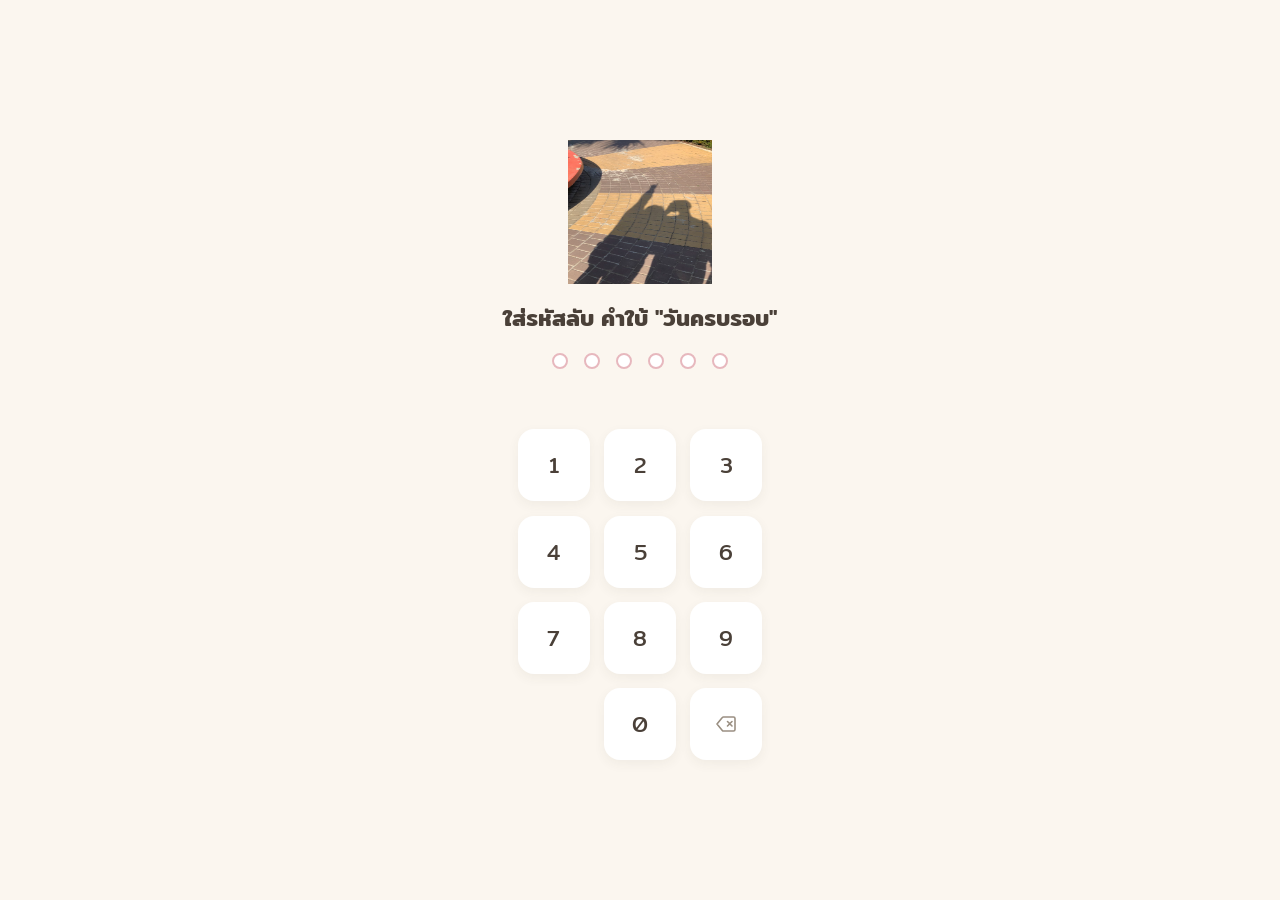
==== commit 21d9b880: "Refactor code structure for improved readability and maintainability" ====
--- a/index.html
+++ b/index.html
@@ -12,6 +12,7 @@
     <link rel="stylesheet" href="css/photo.css">
     <link rel="stylesheet" href="css/timeline.css">
     <link rel="stylesheet" href="css/flower.css">
+    <link rel="stylesheet" href="css/gift.css">
 </head>
 <body data-page="password">
     <!--
@@ -42,7 +43,7 @@
             <div class="page-content" data-page-content>
 
                 <div class="illustration" data-reveal>
-                    <img src="assets/icons/lock-illustration.svg" alt="กุญแจน่ารักที่ล็อกอยู่">
+                    <img src="assets/images/pic1.jpg" alt="pic1">
                 </div>
 
                 <h1 class="page-title" data-reveal data-reveal-delay="80">ใส่รหัสลับ คำใบ้ "วันครบรอบ"</h1>
@@ -93,6 +94,7 @@
     <script src="js/photo.js"></script>
     <script src="js/timeline-data.js"></script>
     <script src="js/timeline.js"></script>
+    <script src="js/gift.js"></script>
     <script src="js/main.js"></script>
 </body>
 </html>
--- a/css/chat.css
+++ b/css/chat.css
@@ -28,10 +28,16 @@
     max-width: 480px;
     display: flex;
     flex-direction: column;
-    min-height: 100vh;
-    min-height: 100dvh;
+    /* Locked to a real height (not min-height) so this flex column
+       has a definite size for .chat-window's flex:1 to fill — that's
+       what lets .chat-window's overflow-y:auto actually kick in and
+       scroll internally, instead of the whole page just growing
+       taller and leaving auto-scroll with nothing to scroll. */
+    height: 100vh;
+    height: 100dvh;
     background-color: var(--color-bg);
     position: relative;
+    overflow: hidden;
 }
 
 @media (min-width: 768px) {
@@ -41,7 +47,7 @@
     }
 
     .chat-frame {
-        min-height: min(760px, 92dvh);
+        height: min(760px, 92dvh);
         border-radius: var(--radius-lg);
         box-shadow: var(--shadow-soft);
         overflow: hidden;
@@ -51,12 +57,25 @@
 /* ---- Scrollable message feed ---- */
 .chat-window {
     flex: 1;
+    /* Without this, a flex item's default min-height is "tall
+       enough to fit all its content" — so instead of shrinking to
+       .chat-frame's fixed height and scrolling internally, it just
+       keeps growing to fit every message, pushing the whole page
+       taller and bringing back an unwanted page-level scrollbar. */
+    min-height: 0;
     overflow-y: auto;
     display: flex;
     flex-direction: column;
     gap: var(--space-xs);
     padding: var(--space-lg) var(--space-sm) var(--space-md);
     scroll-behavior: smooth;
+    /* Scrolling still works, the bar itself is just hidden. */
+    scrollbar-width: none;
+    -ms-overflow-style: none;
+}
+
+.chat-window::-webkit-scrollbar {
+    display: none;
 }
 
 /* ---- Message bubbles ---- */
--- a/css/timeline.css
+++ b/css/timeline.css
@@ -57,43 +57,91 @@
     font-size: 0.9rem;
 }
 
-/* ---- Detailed counter ---- */
+/* ---- Detailed counter ----
+   Two visual groups: years/months/days as three even chips, and
+   hours:minutes:seconds styled like a small digital clock with
+   colon separators. Each number gets its own "chip" (background +
+   shadow) instead of sitting bare on the card, so the whole thing
+   reads as a proper counter rather than plain stacked labels. */
 .timeline-counter {
-    display: grid;
-    grid-template-columns: repeat(3, 1fr);
-    gap: var(--space-xs) var(--space-sm);
+    display: flex;
+    flex-direction: column;
+    align-items: center;
+    gap: var(--space-sm);
     width: 100%;
-    padding: var(--space-sm);
+    padding: var(--space-md) var(--space-sm);
     background-color: var(--color-surface);
+    border-radius: var(--radius-lg);
+    box-shadow: var(--shadow-softer);
+}
+
+.counter-group {
+    display: flex;
+    align-items: center;
+    justify-content: center;
+    gap: var(--space-xs);
+    width: 100%;
+}
+
+/* Extra gap before the divider, plus the divider itself, so the
+   date group visually separates from the live hh:mm:ss clock
+   below without needing a caption between them. */
+.counter-group--date {
+    gap: clamp(8px, 2.4dvw, 14px);
+    padding-bottom: var(--space-sm);
+    border-bottom: 1px solid rgba(74, 64, 56, 0.08);
+}
+
+.counter-unit {
+    display: flex;
+    flex-direction: column;
+    align-items: center;
+    justify-content: center;
+    gap: 2px;
+    flex: 1;
+    min-width: 0;
+    padding: clamp(8px, 1.8dvh, 12px) 4px;
+    background-color: var(--color-bg);
     border-radius: var(--radius-md);
-    box-shadow: var(--shadow-softer);
-}
-
-.counter-unit {
-    display: flex;
-    flex-direction: column;
-    align-items: center;
-    gap: 2px;
 }
 
 .counter-value {
     font-family: var(--font-display);
-    font-size: clamp(1.3rem, 4dvh, 1.7rem);
+    font-size: clamp(1.3rem, 4.4dvh, 1.8rem);
     font-weight: 600;
     color: var(--color-text);
     font-variant-numeric: tabular-nums;
-}
-
-/* The hh/mm/ss row reads slightly smaller so it doesn't compete
-   visually with "how many years/months/days", which matters more
-   at a glance than the live-ticking seconds do. */
+    line-height: 1.1;
+}
+
+/* The hh:mm:ss row is the "live clock" half of the counter — a
+   soft accent tint sets it apart from the static years/months/days
+   chips above, and the colon between each chip is what reads as a
+   clock instead of three more unrelated boxes. */
+.counter-unit--time {
+    background-color: var(--color-bg);
+    background-image: linear-gradient(180deg, rgba(195, 182, 222, 0.16), rgba(195, 182, 222, 0));
+}
+
 .counter-unit--time .counter-value {
-    font-size: clamp(1.1rem, 3.2dvh, 1.4rem);
+    font-size: clamp(1.2rem, 3.8dvh, 1.6rem);
     color: var(--color-secondary);
 }
 
+.counter-colon {
+    font-family: var(--font-display);
+    font-size: clamp(1.1rem, 3.4dvh, 1.4rem);
+    font-weight: 600;
+    color: var(--color-muted);
+    line-height: 1.1;
+    align-self: center;
+    /* Sits a touch above the numerals' baseline so it lines up
+       optically with the digits rather than the labels below. */
+    transform: translateY(-8px);
+}
+
 .counter-label {
-    font-size: 0.75rem;
+    font-size: 0.72rem;
     color: var(--color-muted);
 }
 
@@ -205,6 +253,24 @@
     margin: 0;
     color: var(--color-muted);
     font-size: 0.85rem;
+}
+
+/* ---- Continue button ----
+   Hidden until js/timeline.js reveals it (after the letter has
+   been closed for the first time), same fade + slide-up pattern
+   as .envelope-wrap above so the two feel like one sequence. */
+.timeline-continue {
+    margin-top: var(--space-xs);
+    opacity: 0;
+    transform: translateY(10px);
+    pointer-events: none;
+    transition: opacity var(--transition-slow), transform var(--transition-slow);
+}
+
+.timeline-continue.is-visible {
+    opacity: 1;
+    transform: translateY(0);
+    pointer-events: auto;
 }
 
 /* ---- Letter overlay ----
--- a/css/flower.css
+++ b/css/flower.css
@@ -113,3 +113,62 @@
         animation: none;
     }
 }
+
+/* ---- Livelier entrance ----
+   This is the very first thing people see right after the
+   password unlocks, so it gets its own bouncier entrance instead
+   of blending into the same plain fade-slide-up every other page
+   uses. Overrides the generic .fade-in-element animation from
+   components.css, scoped to this page only. */
+body[data-page="flower"] .flower-bouquet-wrap.fade-in-element.is-visible {
+    animation: flowerBouquetIn 750ms cubic-bezier(0.34, 1.56, 0.64, 1) forwards;
+}
+
+@keyframes flowerBouquetIn {
+    from {
+        opacity: 0;
+        transform: translateY(26px) scale(0.8);
+    }
+    to {
+        opacity: 1;
+        transform: translateY(0) scale(1);
+    }
+}
+
+body[data-page="flower"] .page-title.fade-in-element.is-visible {
+    animation: flowerTitleIn 650ms ease-out forwards;
+}
+
+@keyframes flowerTitleIn {
+    from {
+        opacity: 0;
+        transform: translateY(22px);
+    }
+    to {
+        opacity: 1;
+        transform: translateY(0);
+    }
+}
+
+body[data-page="flower"] .btn-primary.fade-in-element.is-visible {
+    animation: flowerButtonIn 550ms cubic-bezier(0.34, 1.56, 0.64, 1) forwards;
+}
+
+@keyframes flowerButtonIn {
+    from {
+        opacity: 0;
+        transform: translateY(16px) scale(0.9);
+    }
+    to {
+        opacity: 1;
+        transform: translateY(0) scale(1);
+    }
+}
+
+@media (prefers-reduced-motion: reduce) {
+    body[data-page="flower"] .flower-bouquet-wrap.fade-in-element.is-visible,
+    body[data-page="flower"] .page-title.fade-in-element.is-visible,
+    body[data-page="flower"] .btn-primary.fade-in-element.is-visible {
+        animation: none;
+    }
+}
--- a/css/gift.css
+++ b/css/gift.css
@@ -0,0 +1,330 @@
+/* =========================================================
+   gift.css
+   Page-gift-only styles. Loaded only by pages/gift.html, so no
+   other page is affected by anything in this file. The parcel is
+   drawn entirely with CSS shapes (+ the existing bouquet.svg
+   asset for the flower inside) — no new image assets needed,
+   same approach timeline.css takes with its envelope.
+   ========================================================= */
+
+body[data-page="gift"] .page {
+    position: relative;
+    overflow: hidden;
+}
+
+.gift-content {
+    position: relative;
+    z-index: 1;
+    gap: var(--space-lg);
+}
+
+/* ---- Stage ----
+   Intro line and box share this one spot on screen — the intro
+   fades out before the box fades in, so they never have to be
+   laid out at the same time. Fixed min-height keeps the rest of
+   the page (the caption below) from jumping as the stage's
+   content changes. */
+.gift-stage {
+    position: relative;
+    width: 100%;
+    min-height: clamp(220px, 42dvh, 320px);
+    display: flex;
+    align-items: center;
+    justify-content: center;
+}
+
+/* ---- Step 1: the big centered line ---- */
+.gift-intro {
+    position: absolute;
+    inset: 0;
+    display: flex;
+    align-items: center;
+    justify-content: center;
+    text-align: center;
+    padding: 0 var(--space-sm);
+    margin: 0;
+    max-width: none;
+    font-family: var(--font-display);
+    font-weight: 600;
+    font-size: clamp(1.5rem, 6.4dvh, 2.3rem);
+    color: var(--color-text);
+    opacity: 0;
+    transform: scale(0.85) translateY(6px);
+    transition: opacity 550ms ease, transform 550ms cubic-bezier(0.34, 1.56, 0.64, 1);
+}
+
+.gift-intro.is-visible {
+    opacity: 1;
+    transform: scale(1) translateY(0);
+}
+
+/* Fading back out to make way for the box — a bit quicker and
+   plainer than the entrance, so it reads as "stepping aside"
+   rather than a second flourish. */
+.gift-intro.is-leaving {
+    opacity: 0;
+    transform: scale(0.92) translateY(-14px);
+    transition: opacity 420ms ease, transform 420ms ease;
+}
+
+/* ---- Step 2: the box ---- */
+.gift-box-wrap {
+    position: absolute;
+    inset: 0;
+    display: flex;
+    flex-direction: column;
+    align-items: center;
+    justify-content: center;
+    gap: var(--space-sm);
+    opacity: 0;
+    transform: scale(0.8) translateY(14px);
+    pointer-events: none;
+    transition: opacity 550ms ease, transform 550ms cubic-bezier(0.34, 1.56, 0.64, 1);
+}
+
+.gift-box-wrap.is-visible {
+    opacity: 1;
+    transform: scale(1) translateY(0);
+    pointer-events: auto;
+}
+
+.gift-box {
+    position: relative;
+    width: clamp(150px, 32dvh, 210px);
+    height: clamp(150px, 32dvh, 210px);
+    padding: 0;
+    overflow: visible;
+    transition: transform 220ms ease;
+}
+
+@media (hover: hover) {
+    .gift-box:not(:disabled):hover {
+        transform: translateY(-4px);
+    }
+}
+
+.gift-box:active:not(:disabled) {
+    transform: scale(0.97);
+}
+
+/* A gentle continuous float while it's still waiting to be
+   opened — same idea as .is-floating elsewhere, just scoped here
+   since it needs to stop the moment the box opens. */
+.gift-box:not(.is-open):not(:disabled) {
+    animation: giftBoxFloat 3.6s ease-in-out infinite;
+}
+
+@keyframes giftBoxFloat {
+    0%, 100% { transform: translateY(0); }
+    50% { transform: translateY(-6px); }
+}
+
+.gift-box-body {
+    position: absolute;
+    left: 0;
+    right: 0;
+    bottom: 0;
+    height: 62%;
+    background-color: var(--color-primary);
+    border-radius: var(--radius-sm) var(--radius-sm) var(--radius-md) var(--radius-md);
+    box-shadow: var(--shadow-soft);
+    z-index: 1;
+}
+
+.gift-box-ribbon-v {
+    position: absolute;
+    left: 50%;
+    bottom: 0;
+    width: 16%;
+    height: 62%;
+    transform: translateX(-50%);
+    background-color: var(--color-surface);
+    opacity: 0.92;
+    z-index: 2;
+}
+
+/* Sits on top of the body with a small overhang on either side,
+   like a lid that's slightly wider than the box underneath it. */
+.gift-box-lid {
+    position: absolute;
+    left: -6%;
+    right: -6%;
+    bottom: 56%;
+    height: 30%;
+    background-color: var(--color-accent);
+    border-radius: var(--radius-md) var(--radius-md) 6px 6px;
+    box-shadow: var(--shadow-softer);
+    transform-origin: 50% 100%;
+    transition: transform 620ms cubic-bezier(0.34, 1.56, 0.64, 1), opacity 500ms ease;
+    z-index: 3;
+}
+
+.gift-box-bow {
+    position: absolute;
+    left: 50%;
+    bottom: 78%;
+    transform: translate(-50%, 0);
+    font-size: clamp(1.6rem, 5.2dvh, 2.3rem);
+    line-height: 1;
+    transition: transform 620ms cubic-bezier(0.34, 1.56, 0.64, 1), opacity 500ms ease;
+    z-index: 4;
+}
+
+/* Tucked down and invisible until opened — always painted above
+   everything else so it never needs a z-index fight with the lid
+   mid-transition, only a fade. */
+.gift-box-flower {
+    position: absolute;
+    left: 50%;
+    bottom: 30%;
+    width: 58%;
+    transform: translate(-50%, 30%) scale(0.55);
+    opacity: 0;
+    transition: transform 700ms cubic-bezier(0.34, 1.56, 0.64, 1) 150ms, opacity 550ms ease 150ms;
+    z-index: 5;
+}
+
+.gift-box-flower img {
+    width: 100%;
+    display: block;
+}
+
+/* ---- Open state ----
+   The lid and bow lift up and drift apart while fading out; the
+   flower rises to meet where the lid used to be. */
+.gift-box.is-open .gift-box-lid {
+    transform: translateY(-72%) rotate(-16deg);
+    opacity: 0;
+}
+
+.gift-box.is-open .gift-box-bow {
+    transform: translate(-50%, -170%) rotate(18deg);
+    opacity: 0;
+}
+
+.gift-box.is-open .gift-box-flower {
+    transform: translate(-50%, -55%) scale(1);
+    opacity: 1;
+}
+
+.gift-box:disabled {
+    cursor: default;
+}
+
+.gift-hint {
+    margin: 0;
+    color: var(--color-muted);
+    font-size: 0.9rem;
+}
+
+/* ---- Closing caption ----
+   Hidden until js/gift.js reveals it a moment after the box is
+   tapped, once the open animation has had a chance to start.
+   Rendered as a full-screen takeover (rather than inline text
+   under the box) so the message gets the whole stage to itself,
+   with Animations.revealTextByChar typing it in left to right. */
+.gift-caption {
+    position: fixed;
+    inset: 0;
+    z-index: 20;
+    display: flex;
+    align-items: center;
+    justify-content: center;
+    text-align: center;
+    margin: 0;
+    padding: var(--space-lg) var(--space-md);
+    background-color: var(--color-bg);
+    color: var(--color-text);
+    font-family: var(--font-display);
+    font-weight: 600;
+    font-size: clamp(1.6rem, 6.2dvh, 2.6rem);
+    line-height: 1.6;
+    opacity: 0;
+    pointer-events: none;
+    transition: opacity var(--transition-slow);
+}
+
+/* The background/flex box fills the whole screen; this inner
+   wrapper is what actually caps line length, so the sentence
+   stays readable instead of stretching edge-to-edge. */
+.gift-caption-text {
+    display: inline-block;
+    max-width: 640px;
+    text-wrap: balance;
+}
+
+.gift-caption.is-visible {
+    opacity: 1;
+    pointer-events: auto;
+}
+
+/* ---- Per-character reveal ----
+   Shared by the intro line and the closing caption below — each
+   grapheme starts invisible/slightly offset and animations.js
+   flips on .is-visible with an increasing delay per character, so
+   the sentence appears to type itself in from left to right. */
+.gift-intro .char,
+.gift-caption .char {
+    display: inline-block;
+    opacity: 0;
+    transform: translateY(8px);
+    transition: opacity 260ms ease, transform 260ms ease;
+}
+
+.gift-intro .char.is-visible,
+.gift-caption .char.is-visible {
+    opacity: 1;
+    transform: translateY(0);
+}
+
+.gift-intro .char--space,
+.gift-caption .char--space {
+    white-space: pre;
+}
+
+@media (prefers-reduced-motion: reduce) {
+    .gift-intro .char,
+    .gift-caption .char {
+        transition: none;
+    }
+}
+
+/* ---- Ambient sparkles ----
+   Same drifting-twinkle approach as .flower-decor-sparkle on the
+   Flower page, just re-declared here so this file has no
+   dependency on flower.css being loaded. */
+.gift-decor {
+    position: absolute;
+    inset: 0;
+    pointer-events: none;
+    overflow: hidden;
+    z-index: 0;
+}
+
+.gift-decor-sparkle {
+    position: absolute;
+    color: var(--color-accent);
+    opacity: 0;
+    font-size: 0.9rem;
+    animation: giftSparkleTwinkle 3.2s ease-in-out infinite;
+}
+
+.gift-decor-sparkle--1 { left: 18%; top: 22%; animation-delay: 0.2s; }
+.gift-decor-sparkle--2 { right: 16%; top: 30%; animation-delay: 1.3s; font-size: 0.75rem; }
+.gift-decor-sparkle--3 { right: 24%; bottom: 26%; animation-delay: 2.4s; font-size: 0.8rem; }
+
+@keyframes giftSparkleTwinkle {
+    0%, 100% { opacity: 0; transform: scale(0.6); }
+    50% { opacity: 0.9; transform: scale(1); }
+}
+
+@media (prefers-reduced-motion: reduce) {
+    .gift-decor-sparkle {
+        animation: none;
+        opacity: 0;
+    }
+
+    .gift-box:not(.is-open):not(:disabled) {
+        animation: none;
+    }
+}
